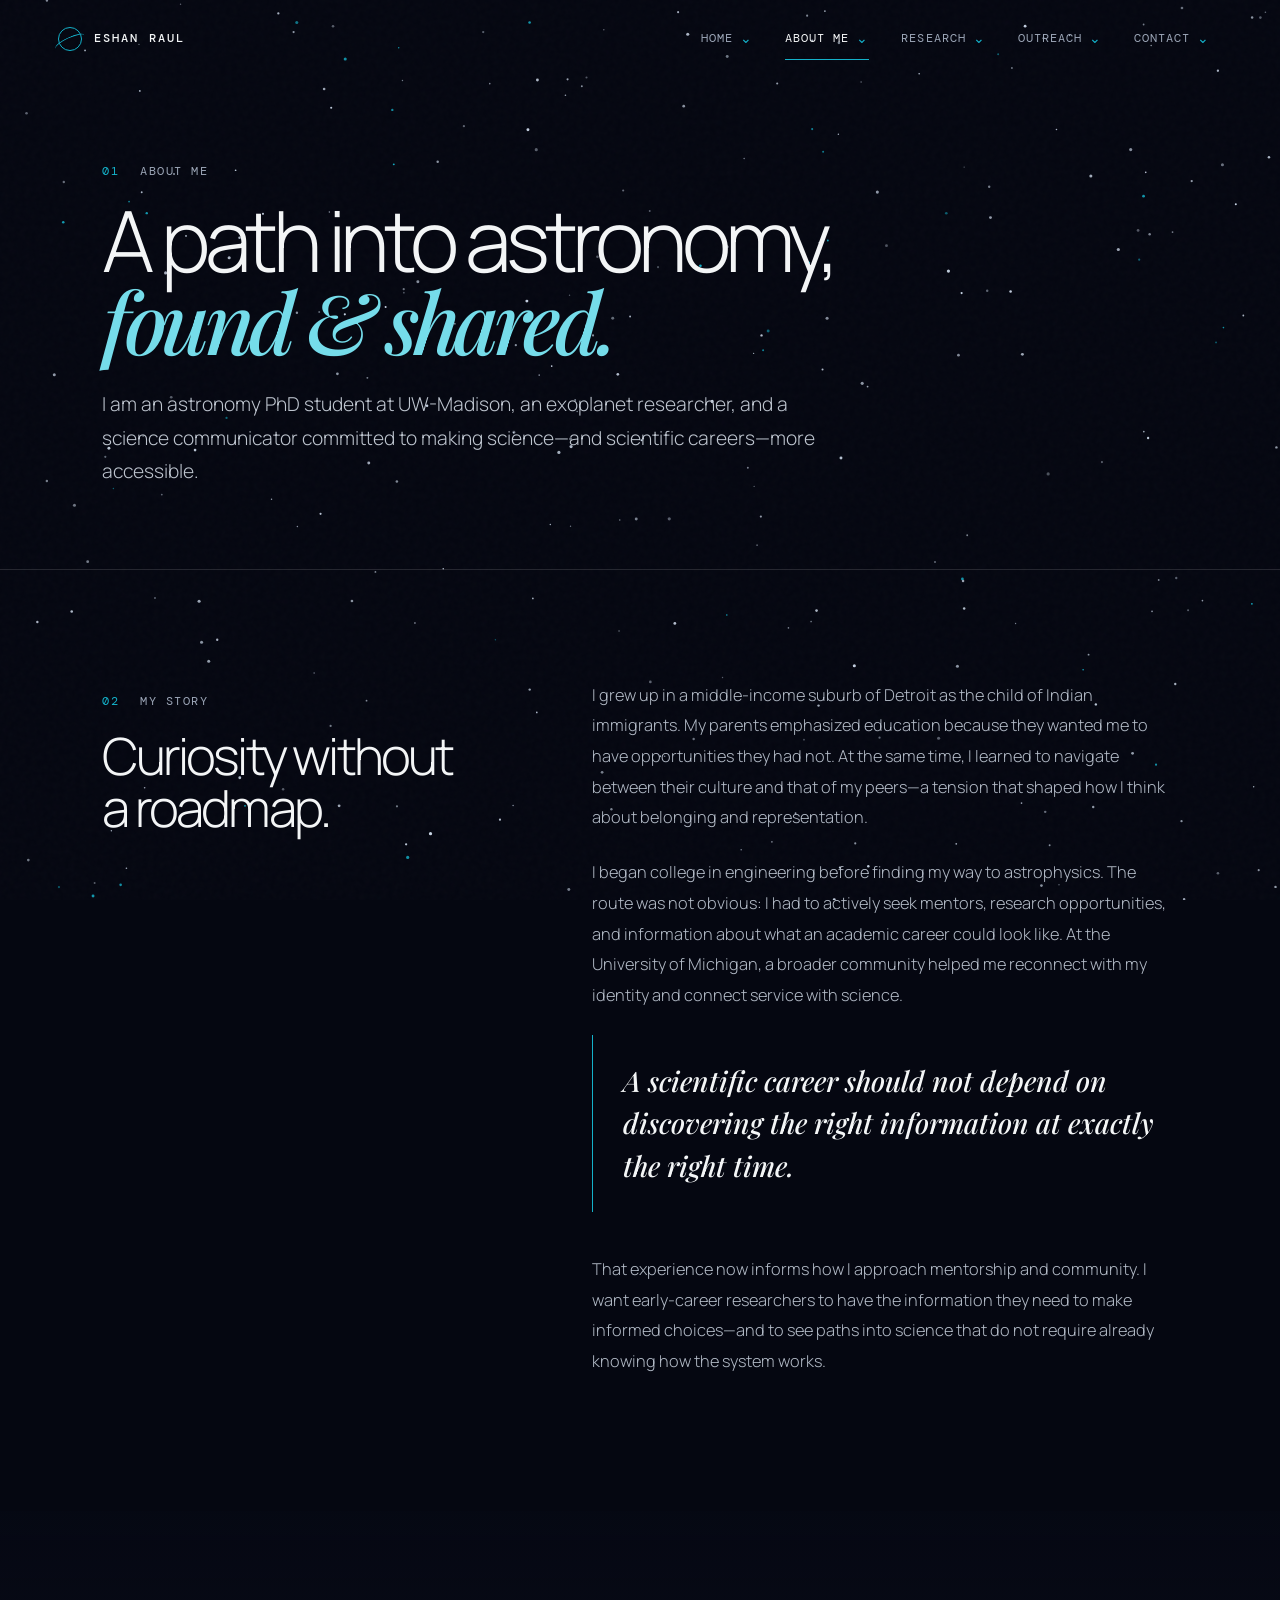
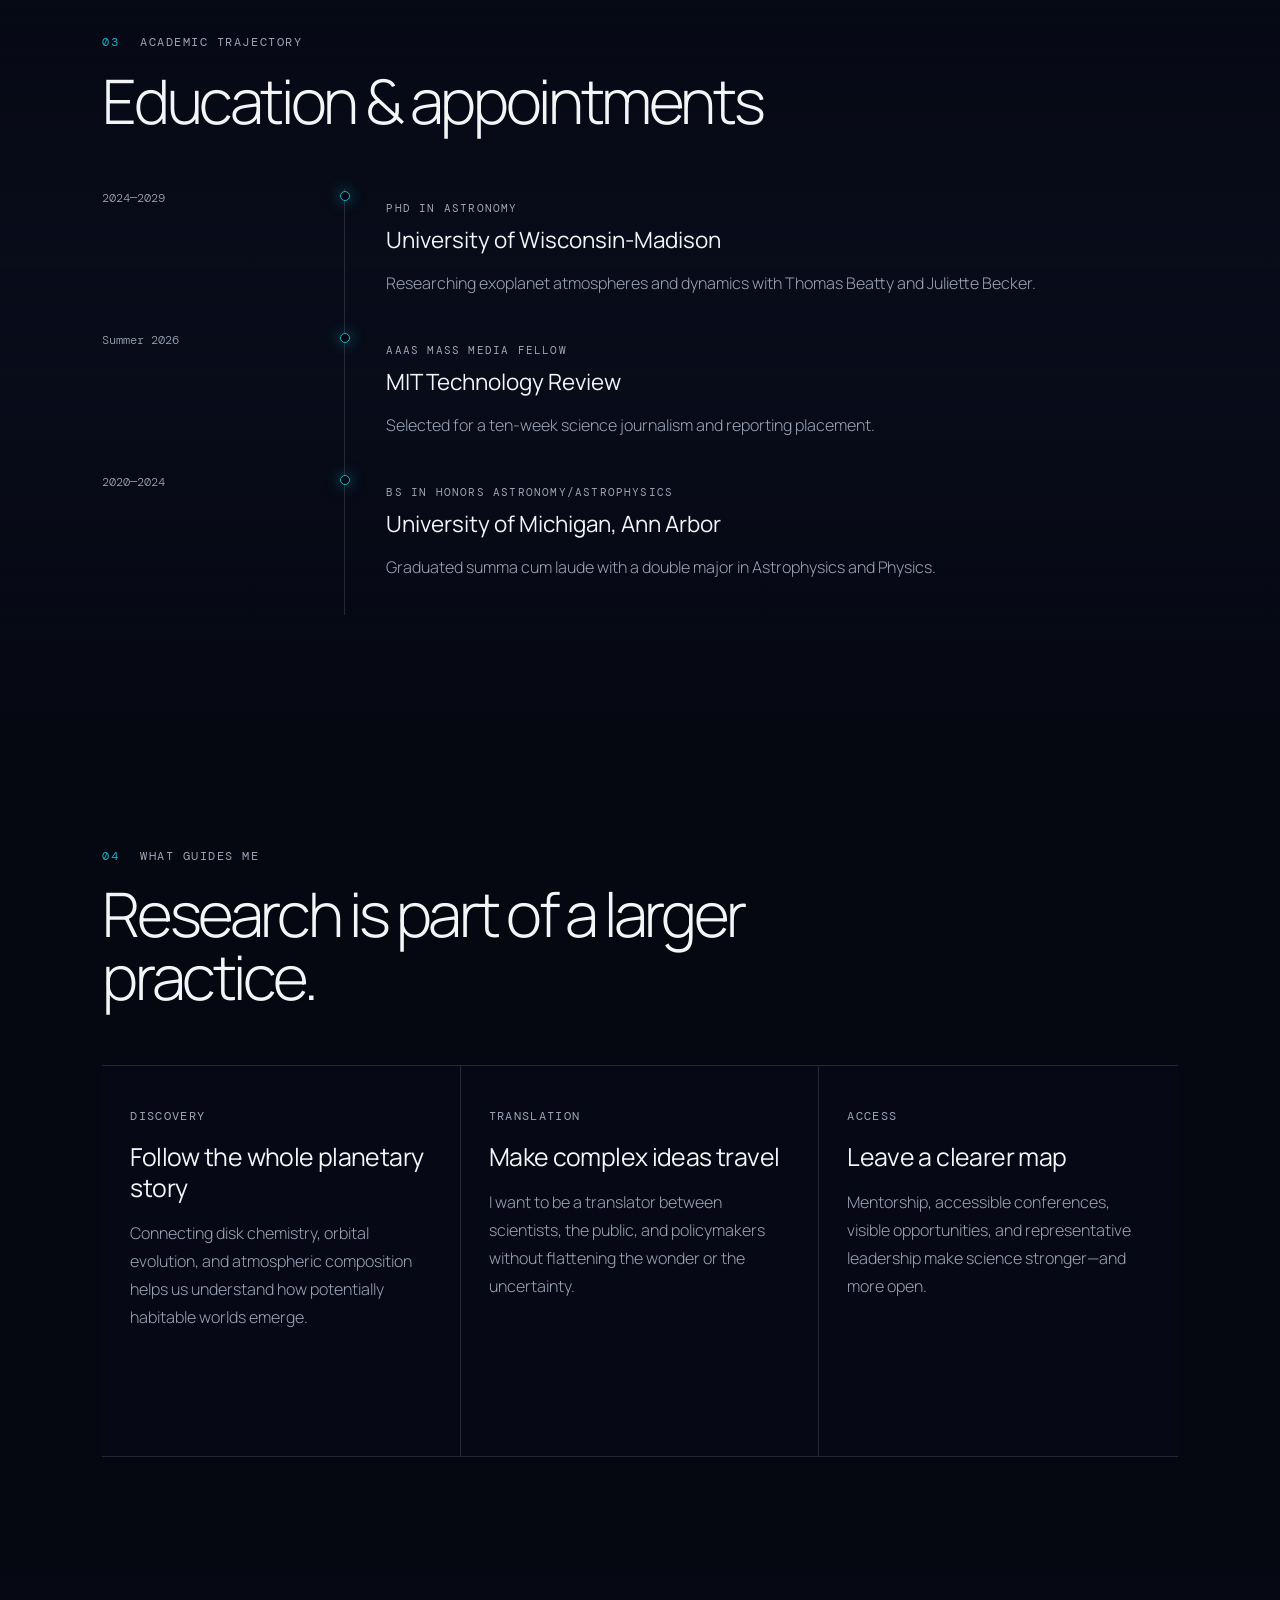
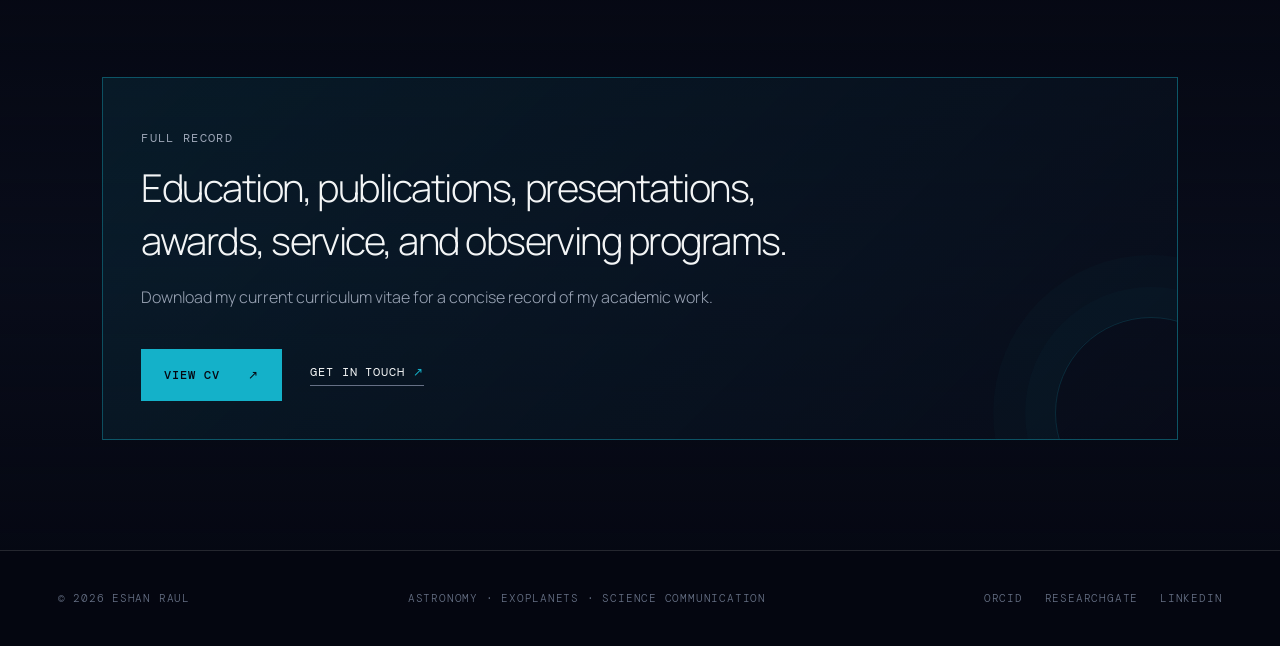
==== about.html @ 91271c4d "Redesign portfolio as multi-page exoplanet site" ====
<!doctype html>
<html lang="en">
<head>
  <meta charset="UTF-8"><meta name="viewport" content="width=device-width, initial-scale=1">
  <meta name="description" content="About Eshan Raul: astronomy PhD student, exoplanet researcher, educator, and science communicator.">
  <meta name="theme-color" content="#050711"><title>About Eshan Raul</title>
  <link rel="icon" type="image/svg+xml" href="data:image/svg+xml,%3Csvg xmlns='http://www.w3.org/2000/svg' viewBox='0 0 64 64'%3E%3Ccircle cx='32' cy='32' r='11' fill='%2314b1c9'/%3E%3Cellipse cx='32' cy='32' rx='27' ry='10' fill='none' stroke='%2375dcea' stroke-width='3' transform='rotate(-20 32 32)'/%3E%3C/svg%3E">
  <link rel="stylesheet" href="styles.css"><script src="script.js" defer></script>
</head>
<body data-page="about"><canvas id="starfield" aria-hidden="true"></canvas><div class="noise" aria-hidden="true"></div><div data-site-header></div>
<main id="main-content">
  <section class="page-hero"><div class="hero-inner reveal"><p class="eyebrow"><span>01</span> About me</p><h1 class="page-title">A path into astronomy,<br><em>found & shared.</em></h1><p class="lede">I am an astronomy PhD student at UW-Madison, an exoplanet researcher, and a science communicator committed to making science—and scientific careers—more accessible.</p></div></section>

  <section class="page-section" id="story"><div class="section-inner split">
    <div class="split-aside reveal"><p class="eyebrow"><span>02</span> My story</p><h2 class="section-title">Curiosity without a roadmap.</h2></div>
    <div class="prose reveal">
      <p>I grew up in a middle-income suburb of Detroit as the child of Indian immigrants. My parents emphasized education because they wanted me to have opportunities they had not. At the same time, I learned to navigate between their culture and that of my peers—a tension that shaped how I think about belonging and representation.</p>
      <p>I began college in engineering before finding my way to astrophysics. The route was not obvious: I had to actively seek mentors, research opportunities, and information about what an academic career could look like. At the University of Michigan, a broader community helped me reconnect with my identity and connect service with science.</p>
      <p class="quote">A scientific career should not depend on discovering the right information at exactly the right time.</p>
      <p>That experience now informs how I approach mentorship and community. I want early-career researchers to have the information they need to make informed choices—and to see paths into science that do not require already knowing how the system works.</p>
    </div>
  </div></section>

  <section class="page-section tint" id="education"><div class="section-inner">
    <div class="section-heading reveal"><p class="eyebrow"><span>03</span> Academic trajectory</p><h2 class="section-title">Education & appointments</h2></div>
    <div class="timeline">
      <article class="timeline-item reveal"><time>2024—2029</time><div class="timeline-dot"></div><div><p class="kicker">PhD in Astronomy</p><h3>University of Wisconsin-Madison</h3><p>Researching exoplanet atmospheres and dynamics with Thomas Beatty and Juliette Becker.</p></div></article>
      <article class="timeline-item reveal"><time>Summer 2026</time><div class="timeline-dot"></div><div><p class="kicker">AAAS Mass Media Fellow</p><h3>MIT Technology Review</h3><p>Selected for a ten-week science journalism and reporting placement.</p></div></article>
      <article class="timeline-item reveal"><time>2020—2024</time><div class="timeline-dot"></div><div><p class="kicker">BS in Honors Astronomy/Astrophysics</p><h3>University of Michigan, Ann Arbor</h3><p>Graduated summa cum laude with a double major in Astrophysics and Physics.</p></div></article>
    </div>
  </div></section>

  <section class="page-section" id="values"><div class="section-inner">
    <div class="section-heading reveal"><p class="eyebrow"><span>04</span> What guides me</p><h2 class="section-title">Research is part of a larger practice.</h2></div>
    <div class="value-grid">
      <article class="value-card reveal"><p class="kicker">Discovery</p><h3>Follow the whole planetary story</h3><p>Connecting disk chemistry, orbital evolution, and atmospheric composition helps us understand how potentially habitable worlds emerge.</p></article>
      <article class="value-card reveal"><p class="kicker">Translation</p><h3>Make complex ideas travel</h3><p>I want to be a translator between scientists, the public, and policymakers without flattening the wonder or the uncertainty.</p></article>
      <article class="value-card reveal"><p class="kicker">Access</p><h3>Leave a clearer map</h3><p>Mentorship, accessible conferences, visible opportunities, and representative leadership make science stronger—and more open.</p></article>
    </div>
  </div></section>

  <section class="page-section tint"><div class="section-inner"><div class="callout reveal">
    <p class="kicker">Full record</p><h3>Education, publications, presentations, awards, service, and observing programs.</h3>
    <p>Download my current curriculum vitae for a concise record of my academic work.</p>
    <div class="button-row"><a class="button button-primary" href="assets/Eshan_Raul_Curriculum_Vitae.pdf" target="_blank">View CV <span>↗</span></a><a class="text-link" href="contact.html">Get in touch <span>↗</span></a></div>
  </div></div></section>
</main><div data-site-footer></div></body></html>
---- styles.css ----
@import url("https://fonts.googleapis.com/css2?family=DM+Mono:wght@300;400;500&family=Manrope:wght@300;400;500;600&family=Playfair+Display:ital,wght@1,500&display=swap");

:root {
  --bg: #050711;
  --bg-deep: #02040b;
  --panel: rgba(9, 13, 27, 0.78);
  --panel-solid: #090d1b;
  --ink: #f3f5f6;
  --muted: #9ba5b6;
  --faint: #667085;
  --line: rgba(255, 255, 255, 0.13);
  --line-bright: rgba(20, 177, 201, 0.4);
  --blue: #14b1c9;
  --blue-light: #75dcea;
  --violet: #8e86ff;
  --orange: #ffad7a;
  --mono: "DM Mono", monospace;
  --sans: "Manrope", sans-serif;
  --serif: "Playfair Display", serif;
}

* { box-sizing: border-box; }
html { scroll-behavior: smooth; background: var(--bg); }
body { margin: 0; min-width: 320px; color: var(--ink); background: transparent; font-family: var(--sans); font-size: 16px; font-weight: 300; overflow-x: hidden; }
a { color: inherit; text-decoration: none; }
button { color: inherit; font: inherit; }
img { max-width: 100%; }
::selection { background: var(--blue); color: var(--bg); }

#starfield { position: fixed; inset: 0; z-index: 0; width: 100%; height: 100%; pointer-events: none; }
.noise { position: fixed; inset: 0; z-index: 1; pointer-events: none; opacity: 0.028; background-image: url("data:image/svg+xml,%3Csvg viewBox='0 0 180 180' xmlns='http://www.w3.org/2000/svg'%3E%3Cfilter id='n'%3E%3CfeTurbulence type='fractalNoise' baseFrequency='.9' numOctaves='4' stitchTiles='stitch'/%3E%3C/filter%3E%3Crect width='100%25' height='100%25' filter='url(%23n)' opacity='.8'/%3E%3C/svg%3E"); }
main, [data-site-footer] { position: relative; z-index: 2; }
.sr-only { position: absolute; width: 1px; height: 1px; padding: 0; margin: -1px; clip: rect(0, 0, 0, 0); white-space: nowrap; overflow: hidden; border: 0; }
.skip-link { position: fixed; z-index: 100; top: -60px; left: 20px; padding: 12px 16px; color: var(--bg); background: var(--blue-light); font: 500 0.8rem/1 var(--mono); transition: top 0.2s; }
.skip-link:focus { top: 12px; }

.site-header { position: fixed; z-index: 20; top: 0; left: 0; right: 0; height: 78px; display: flex; align-items: center; justify-content: space-between; padding: 0 4.5vw; border-bottom: 1px solid transparent; transition: background 0.3s, border-color 0.3s; }
.site-header.scrolled { background: rgba(5, 7, 17, 0.88); backdrop-filter: blur(20px); border-color: var(--line); }
.brand { display: flex; align-items: center; gap: 12px; font: 500 0.76rem/1 var(--mono); letter-spacing: 0.18em; }
.brand-mark { width: 24px; height: 24px; border: 1px solid var(--blue); border-radius: 50%; position: relative; }
.brand-mark::after { content: ""; position: absolute; top: 9px; left: -5px; width: 32px; height: 9px; border-top: 1px solid var(--blue); border-radius: 50%; transform: rotate(-25deg); }
.site-nav { display: flex; align-items: stretch; gap: 8px; height: 100%; }
.nav-group { position: relative; display: flex; align-items: center; }
.nav-trigger { display: flex; align-items: center; gap: 7px; height: 100%; padding: 0 12px; color: var(--muted); background: transparent; border: 0; cursor: pointer; font: 400 0.72rem/1 var(--mono); letter-spacing: 0.09em; text-transform: uppercase; transition: color 0.2s; }
.nav-trigger span { color: var(--blue); font-size: 0.9rem; transition: transform 0.2s; }
.nav-group:hover .nav-trigger, .nav-group:focus-within .nav-trigger, .nav-group.open .nav-trigger, .nav-group.is-current .nav-trigger { color: var(--ink); }
.nav-group.is-current::after { content: ""; position: absolute; right: 12px; bottom: 17px; left: 12px; height: 1px; background: var(--blue); }
.nav-group.open .nav-trigger span { transform: rotate(180deg); }
.dropdown-menu { position: absolute; visibility: hidden; opacity: 0; top: calc(100% - 1px); right: 0; min-width: 238px; padding: 10px; background: rgba(5, 8, 18, 0.97); border: 1px solid var(--line); box-shadow: 0 24px 70px rgba(0, 0, 0, 0.35); transform: translateY(8px); transition: opacity 0.2s, transform 0.2s, visibility 0.2s; }
.nav-group:hover .dropdown-menu, .nav-group:focus-within .dropdown-menu, .nav-group.open .dropdown-menu { visibility: visible; opacity: 1; transform: translateY(0); }
.dropdown-menu a { display: block; padding: 12px 13px; color: var(--muted); font-size: 0.82rem; border-left: 1px solid transparent; transition: color 0.2s, background 0.2s, border-color 0.2s; }
.dropdown-menu a:hover, .dropdown-menu a:focus { color: var(--ink); background: rgba(20, 177, 201, 0.08); border-left-color: var(--blue); }
.menu-toggle { display: none; width: 38px; padding: 9px 3px; background: none; border: 0; cursor: pointer; }
.menu-toggle > span:not(.sr-only) { display: block; height: 1px; margin: 7px 0; background: var(--ink); }

.eyebrow { margin-bottom: 0; color: var(--muted); font: 400 0.74rem/1.6 var(--mono); letter-spacing: 0.13em; text-transform: uppercase; }
.eyebrow span { margin-right: 12px; color: var(--blue); }
.display-title { margin: 18px 0 28px; font-size: clamp(4.4rem, 9vw, 9.4rem); font-weight: 300; line-height: 0.9; letter-spacing: -0.075em; }
.display-title em, .page-title em { color: var(--blue-light); font-family: var(--serif); font-weight: 500; }
.page-title { margin: 18px 0 25px; max-width: 940px; font-size: clamp(3.2rem, 6.6vw, 7.4rem); font-weight: 300; line-height: 0.96; letter-spacing: -0.065em; }
.section-title { margin: 18px 0 24px; font-size: clamp(2.5rem, 4.8vw, 5.2rem); font-weight: 300; line-height: 1.02; letter-spacing: -0.055em; }
.lede { max-width: 720px; color: #bec5cf; font-size: clamp(1.05rem, 1.5vw, 1.28rem); line-height: 1.75; }
.body-copy { max-width: 720px; color: var(--muted); line-height: 1.85; }
.kicker { color: var(--blue); font: 400 0.76rem/1.5 var(--mono); letter-spacing: 0.11em; text-transform: uppercase; }
.button-row { display: flex; flex-wrap: wrap; align-items: center; gap: 28px; margin-top: 38px; }
.button { min-height: 52px; display: inline-flex; align-items: center; justify-content: center; gap: 28px; padding: 0 22px; border: 1px solid var(--blue); font: 500 0.72rem/1 var(--mono); letter-spacing: 0.08em; text-transform: uppercase; transition: color 0.25s, background 0.25s, transform 0.25s; }
.button-primary { color: var(--bg); background: var(--blue); }
.button-primary:hover, .button-primary:focus { color: var(--blue-light); background: transparent; transform: translateY(-2px); }
.button-secondary { color: var(--blue-light); background: rgba(20, 177, 201, 0.04); }
.button-secondary:hover, .button-secondary:focus { background: rgba(20, 177, 201, 0.13); transform: translateY(-2px); }
.text-link { display: inline-flex; gap: 8px; padding-bottom: 6px; border-bottom: 1px solid var(--faint); font: 400 0.75rem/1.2 var(--mono); letter-spacing: 0.08em; text-transform: uppercase; transition: color 0.2s, border-color 0.2s; }
.text-link span { color: var(--blue); }
.text-link:hover, .text-link:focus { color: var(--blue-light); border-color: var(--blue); }

.home-hero { min-height: 100vh; display: grid; grid-template-columns: minmax(0, 1.08fr) minmax(360px, 0.92fr); align-items: center; gap: 4vw; padding: 130px 7vw 80px; }
.hero-copy { position: relative; z-index: 2; }
.identity-line { display: grid; grid-template-columns: minmax(160px, 0.65fr) 1fr; gap: 20px; max-width: 690px; margin: 0; padding: 22px 0; border-block: 1px solid var(--line); }
.identity-line div { display: flex; flex-direction: column; gap: 5px; }
.identity-line dt { color: var(--faint); font: 400 0.7rem/1.5 var(--mono); letter-spacing: 0.11em; text-transform: uppercase; }
.identity-line dd { margin: 0; color: var(--ink); font-size: 1rem; line-height: 1.5; }
.system-shell { position: relative; min-height: 590px; display: grid; place-items: center; }
.stellar-system { position: relative; width: min(43vw, 570px); aspect-ratio: 1; }
.orbit-track { position: absolute; border: 1px solid rgba(117, 220, 234, 0.26); border-radius: 50%; animation: orbit-rotation 34s linear infinite; }
.orbit-track.outer { inset: 3%; animation-duration: 42s; }
.orbit-track.middle { inset: 22%; animation-duration: 29s; animation-direction: reverse; }
.orbit-track.inner { inset: 37%; animation-duration: 18s; }
.world { position: absolute; top: 50%; left: 100%; width: 12px; height: 12px; border-radius: 50%; background: var(--blue-light); box-shadow: 0 0 20px rgba(20, 177, 201, 0.9); transform: translate(-50%, -50%); }
.middle .world { width: 9px; height: 9px; background: var(--violet); box-shadow: 0 0 18px rgba(142, 134, 255, 0.8); }
.inner .world { width: 7px; height: 7px; background: var(--orange); box-shadow: 0 0 16px rgba(255, 173, 122, 0.8); }
.central-star { position: absolute; inset: 45%; border-radius: 50%; background: radial-gradient(circle at 35% 30%, #fff 0, #e5fbff 12%, #75dcea 32%, #126678 68%, #07131c 100%); box-shadow: 0 0 34px rgba(20, 177, 201, 0.45), 0 0 110px rgba(20, 177, 201, 0.16); }
.system-axis, .system-label { position: absolute; color: var(--faint); font: 300 0.66rem/1.4 var(--mono); letter-spacing: 0.08em; }
.system-axis { left: 0; bottom: 10%; }
.system-label { top: 15%; right: 2%; text-align: right; }
.system-label strong { display: block; color: var(--blue-light); font-weight: 400; }
.scroll-cue { position: absolute; bottom: 26px; left: 4.5vw; color: var(--faint); font: 300 0.66rem/1 var(--mono); letter-spacing: 0.13em; text-transform: uppercase; writing-mode: vertical-rl; transform: rotate(180deg); }

.metric-strip { margin: 0 4.5vw; padding: 28px 3vw; display: grid; grid-template-columns: 1fr repeat(3, auto); align-items: center; gap: 5vw; border-block: 1px solid var(--line); background: rgba(5, 7, 17, 0.28); backdrop-filter: blur(5px); }
.signal { display: flex; align-items: center; gap: 20px; color: var(--blue); font: 400 0.72rem/1 var(--mono); letter-spacing: 0.12em; text-transform: uppercase; }
.signal::after { content: ""; width: min(28vw, 420px); height: 26px; background: linear-gradient(90deg, transparent, var(--blue), transparent); clip-path: polygon(0 48%,22% 48%,24% 17%,26% 82%,28% 48%,54% 48%,56% 6%,58% 95%,60% 48%,100% 48%); opacity: 0.6; }
.metric { display: grid; grid-template-columns: auto 1fr; gap: 0 10px; align-items: baseline; }
.metric strong { grid-row: 1 / 3; font: 300 2rem/1 var(--mono); }
.metric span { color: var(--muted); font: 400 0.72rem/1.4 var(--mono); text-transform: uppercase; }
.metric small { color: var(--faint); font-size: 0.68rem; }

.page-hero { min-height: 62vh; display: flex; align-items: flex-end; padding: 150px 8vw 80px; border-bottom: 1px solid var(--line); }
.page-hero .hero-inner { width: min(1180px, 100%); margin: 0 auto; }
.page-hero .lede { margin-bottom: 0; }
.page-hero-grid { display: grid; grid-template-columns: 1fr auto; align-items: end; gap: 40px; }
.page-section { padding: 110px 8vw; }
.page-section.tint { background: linear-gradient(180deg, rgba(9, 13, 27, 0.25), rgba(9, 13, 27, 0.88), rgba(9, 13, 27, 0.25)); }
.section-inner { width: min(1180px, 100%); margin: 0 auto; }
.section-heading { max-width: 760px; margin-bottom: 56px; }
.split { display: grid; grid-template-columns: minmax(0, 0.78fr) minmax(0, 1.22fr); gap: clamp(50px, 9vw, 130px); align-items: start; }
.split-aside { position: sticky; top: 120px; }
.split-aside .section-title { font-size: clamp(2.4rem, 4vw, 4.3rem); }
.prose { color: #b2bac6; font-size: 1.02rem; line-height: 1.88; }
.prose p { margin: 0 0 1.5em; }
.prose strong { color: var(--ink); font-weight: 500; }
.prose a { color: var(--blue-light); border-bottom: 1px solid rgba(20, 177, 201, 0.45); }
.quote { margin: 34px 0; padding: 25px 0 25px 30px; color: var(--ink); border-left: 1px solid var(--blue); font: 500 italic clamp(1.35rem, 2.2vw, 2rem)/1.5 var(--serif); }

.topic-grid, .feature-grid, .value-grid, .contact-grid { display: grid; grid-template-columns: repeat(3, minmax(0, 1fr)); border-block: 1px solid var(--line); }
.topic-card, .feature-card, .value-card, .contact-card { min-height: 390px; padding: 28px; border-right: 1px solid var(--line); background: rgba(8, 12, 25, 0.52); transition: background 0.25s, transform 0.25s; }
.topic-card:last-child, .feature-card:last-child, .value-card:last-child, .contact-card:last-child { border-right: 0; }
.topic-card:hover, .feature-card:hover, .contact-card:hover { background: rgba(20, 177, 201, 0.06); }
.card-index { color: var(--faint); font: 300 0.72rem/1 var(--mono); }
.science-mark { height: 150px; position: relative; display: grid; place-items: center; }
.science-mark.atmosphere span { width: 70px; height: 70px; border-radius: 50%; background: radial-gradient(circle at 35% 30%, #9feaf4 0, #236c80 38%, #07121c 72%); box-shadow: 0 0 0 8px rgba(20, 177, 201, 0.1), 0 0 0 15px rgba(20, 177, 201, 0.045), 0 0 35px rgba(20, 177, 201, 0.3); }
.science-mark.atmosphere::after { content: ""; position: absolute; width: 150px; height: 1px; background: linear-gradient(90deg, transparent, var(--blue-light), transparent); }
.science-mark.dynamics span { width: 120px; height: 58px; border: 1px solid var(--blue); border-radius: 50%; transform: rotate(-18deg); }
.science-mark.dynamics::before { content: ""; position: absolute; width: 12px; height: 12px; border-radius: 50%; background: var(--orange); box-shadow: 0 0 18px var(--orange); transform: translate(52px, -22px); }
.science-mark.dynamics::after { content: ""; position: absolute; width: 24px; height: 24px; border-radius: 50%; background: radial-gradient(circle at 35% 30%, #fff, var(--blue) 38%, #09222c 75%); box-shadow: 0 0 25px rgba(20, 177, 201, 0.5); }
.science-mark.disk span { width: 125px; height: 125px; border-radius: 50%; background: repeating-radial-gradient(ellipse, rgba(142, 134, 255, 0.7) 0 2px, transparent 4px 12px); transform: rotate(-14deg) scaleY(0.42); box-shadow: 0 0 30px rgba(142, 134, 255, 0.18); }
.science-mark.disk::after { content: ""; position: absolute; width: 9px; height: 9px; border-radius: 50%; background: #fff; box-shadow: 0 0 18px 6px var(--violet); }
.topic-card h2, .topic-card h3, .feature-card h3, .value-card h3, .contact-card h2 { margin: 14px 0 16px; font-size: 1.55rem; font-weight: 400; line-height: 1.25; letter-spacing: -0.025em; }
.topic-card p, .feature-card p, .value-card p, .contact-card p { color: var(--muted); line-height: 1.75; }
.topic-card .text-link { margin-top: 16px; }

.mode-panel { display: flex; flex-direction: column; align-items: flex-end; gap: 10px; }
.mode-panel > span { color: var(--faint); font: 400 0.68rem/1 var(--mono); letter-spacing: 0.1em; text-transform: uppercase; }
.mode-toggle { display: inline-flex; padding: 4px; border: 1px solid var(--line); background: rgba(5, 7, 17, 0.74); }
.mode-toggle button { min-height: 40px; padding: 0 15px; color: var(--muted); background: transparent; border: 0; cursor: pointer; font: 400 0.72rem/1 var(--mono); text-transform: uppercase; letter-spacing: 0.06em; }
.mode-toggle button.active { color: var(--bg); background: var(--blue-light); }
[data-mode-copy="scientific"] { display: none; }
html[data-research-mode="scientific"] [data-mode-copy="simple"] { display: none; }
html[data-research-mode="scientific"] [data-mode-copy="scientific"] { display: block; }
.topic-detail { display: grid; grid-template-columns: minmax(280px, 0.72fr) minmax(0, 1.28fr); gap: 7vw; }
.topic-sidebar { position: sticky; top: 110px; }
.fact-list { margin: 32px 0 0; padding: 0; list-style: none; border-top: 1px solid var(--line); }
.fact-list li { padding: 14px 0; color: var(--muted); border-bottom: 1px solid var(--line); font-size: 0.9rem; line-height: 1.55; }
.fact-list strong { display: block; margin-bottom: 3px; color: var(--blue-light); font: 400 0.7rem/1.4 var(--mono); text-transform: uppercase; letter-spacing: 0.08em; }
.topic-body h2 { margin: 0 0 20px; font-size: clamp(2rem, 3.5vw, 3.6rem); font-weight: 300; letter-spacing: -0.045em; }
.topic-body h3 { margin: 52px 0 17px; font-size: 1.45rem; font-weight: 400; }
.topic-body p { color: #b2bac6; line-height: 1.88; }
.method-list { display: grid; grid-template-columns: repeat(2, 1fr); gap: 12px; margin-top: 28px; }
.method-list div { padding: 18px; border: 1px solid var(--line); background: rgba(9, 13, 27, 0.52); }
.method-list strong { display: block; color: var(--ink); font-weight: 500; }
.method-list span { display: block; margin-top: 5px; color: var(--muted); font-size: 0.86rem; line-height: 1.5; }

.timeline { position: relative; }
.timeline::before { content: ""; position: absolute; top: 0; bottom: 0; left: 242px; width: 1px; background: var(--line); }
.timeline-item { display: grid; grid-template-columns: 200px 84px 1fr; min-height: 142px; }
.timeline-item time { color: var(--muted); font: 300 0.76rem/1.5 var(--mono); }
.timeline-dot { position: relative; }
.timeline-dot::before { content: ""; position: absolute; top: 2px; left: 38px; width: 8px; height: 8px; border: 1px solid var(--blue); border-radius: 50%; background: var(--bg); box-shadow: 0 0 14px rgba(20, 177, 201, 0.6); }
.timeline-item .kicker { margin-bottom: 7px; font-size: 0.68rem; }
.timeline-item h3 { margin: 0 0 7px; font-size: 1.4rem; font-weight: 400; }
.timeline-item p { color: var(--muted); line-height: 1.6; }

.publication-list { border-top: 1px solid var(--line); }
.publication { display: grid; grid-template-columns: 130px 1fr 32px; gap: 28px; align-items: center; padding: 28px 14px; border-bottom: 1px solid var(--line); transition: padding 0.25s, background 0.25s; }
.publication:hover { padding-left: 22px; background: rgba(20, 177, 201, 0.045); }
.pub-meta { color: var(--blue); font: 400 0.72rem/1.5 var(--mono); text-transform: uppercase; }
.publication h3 { margin: 0 0 8px; font-size: clamp(1.08rem, 1.8vw, 1.45rem); font-weight: 300; line-height: 1.45; }
.publication p { margin: 0; color: var(--muted); font-size: 0.86rem; line-height: 1.55; }
.pub-arrow { color: var(--blue); font-size: 1.2rem; }

.callout { position: relative; padding: 38px; border: 1px solid var(--line-bright); background: linear-gradient(135deg, rgba(20, 177, 201, 0.1), rgba(9, 13, 27, 0.72)); overflow: hidden; }
.callout::after { content: ""; position: absolute; right: -70px; bottom: -70px; width: 190px; height: 190px; border: 1px solid rgba(20, 177, 201, 0.18); border-radius: 50%; box-shadow: 0 0 0 30px rgba(20, 177, 201, 0.025), 0 0 0 62px rgba(20, 177, 201, 0.018); }
.callout h3 { position: relative; z-index: 1; margin: 10px 0 14px; max-width: 720px; font-size: clamp(1.8rem, 3vw, 3rem); font-weight: 300; letter-spacing: -0.04em; }
.callout p { position: relative; z-index: 1; max-width: 720px; color: var(--muted); line-height: 1.75; }

.contact-page .contact-grid { grid-template-columns: repeat(3, 1fr); }
.contact-card { min-height: 320px; display: flex; flex-direction: column; }
.contact-card .text-link { align-self: flex-start; margin-top: auto; }
.primary-email { display: inline-block; margin-top: 20px; color: var(--blue-light); font-size: clamp(1.35rem, 3vw, 2.5rem); font-weight: 300; border-bottom: 1px solid var(--line-bright); }
.social-row { display: flex; flex-wrap: wrap; gap: 14px; margin-top: 28px; }
.social-row a { padding: 12px 14px; color: var(--muted); border: 1px solid var(--line); font: 400 0.74rem/1 var(--mono); text-transform: uppercase; transition: color 0.2s, border-color 0.2s; }
.social-row a:hover { color: var(--blue-light); border-color: var(--blue); }

.site-footer { min-height: 96px; display: flex; align-items: center; justify-content: space-between; gap: 24px; padding: 25px 4.5vw; color: var(--faint); border-top: 1px solid var(--line); background: rgba(5, 7, 17, 0.45); font: 300 0.7rem/1.5 var(--mono); letter-spacing: 0.07em; text-transform: uppercase; }
.site-footer p { margin: 0; }
.footer-links { display: flex; gap: 22px; }
.footer-links a:hover, .footer-links a:focus { color: var(--blue-light); }

.reveal { opacity: 0; transform: translateY(24px); transition: opacity 0.75s ease, transform 0.75s cubic-bezier(0.2, 0.8, 0.2, 1); }
.reveal.visible { opacity: 1; transform: translateY(0); }
@keyframes orbit-rotation { to { transform: rotate(360deg); } }

@media (max-width: 1080px) {
  .home-hero { grid-template-columns: 1fr 0.75fr; }
  .metric-strip { grid-template-columns: repeat(3, 1fr); }
  .signal { grid-column: 1 / -1; }
  .signal::after { width: 60vw; }
  .topic-grid, .feature-grid, .value-grid { grid-template-columns: 1fr; }
  .topic-card, .feature-card, .value-card { min-height: 0; border-right: 0; border-bottom: 1px solid var(--line); }
  .topic-card:last-child, .feature-card:last-child, .value-card:last-child { border-bottom: 0; }
}

@media (max-width: 980px) {
  .site-header { height: 68px; padding: 0 6vw; }
  .menu-toggle { display: block; }
  .site-nav { position: absolute; top: 68px; left: 0; right: 0; height: auto; max-height: calc(100vh - 68px); display: none; padding: 14px 6vw 24px; overflow-y: auto; background: rgba(5, 7, 17, 0.98); border-bottom: 1px solid var(--line); }
  .site-nav.open { display: block; }
  .nav-group { display: block; border-bottom: 1px solid var(--line); }
  .nav-group.is-current::after { display: none; }
  .nav-trigger { width: 100%; height: 52px; justify-content: space-between; padding: 0; color: var(--ink); }
  .dropdown-menu { position: static; display: none; visibility: visible; opacity: 1; min-width: 0; padding: 0 0 12px 12px; background: transparent; border: 0; box-shadow: none; transform: none; }
  .nav-group:hover .dropdown-menu { display: none; }
  .nav-group.open .dropdown-menu, .nav-group:focus-within .dropdown-menu { display: block; }
  .dropdown-menu a { padding: 10px 12px; }
  .home-hero { min-height: 900px; grid-template-columns: 1fr; align-content: start; padding-top: 120px; }
  .system-shell { min-height: 390px; }
  .stellar-system { width: min(62vw, 450px); }
  .scroll-cue { display: none; }
  .split, .topic-detail { grid-template-columns: 1fr; }
  .split-aside, .topic-sidebar { position: static; }
  .page-hero-grid { grid-template-columns: 1fr; }
  .mode-panel { align-items: flex-start; }
  .contact-page .contact-grid { grid-template-columns: 1fr; }
  .contact-card { min-height: 250px; border-right: 0; border-bottom: 1px solid var(--line); }
}

@media (max-width: 680px) {
  body { font-size: 15px; }
  .display-title { font-size: clamp(4rem, 21vw, 6.6rem); }
  .page-title { font-size: clamp(3rem, 15vw, 5rem); }
  .home-hero { min-height: 840px; padding: 112px 6vw 50px; }
  .identity-line { grid-template-columns: 1fr; gap: 13px; }
  .identity-line div + div { padding-top: 12px; border-top: 1px solid var(--line); }
  .system-shell { min-height: 330px; }
  .stellar-system { width: min(86vw, 360px); }
  .system-axis { bottom: 3%; }
  .metric-strip { margin: 0 6vw; grid-template-columns: 1fr 1fr; gap: 28px 18px; }
  .metric:last-child { grid-column: 1 / -1; }
  .signal::after { flex: 1; }
  .page-hero { min-height: 58vh; padding: 130px 6vw 60px; }
  .page-section { padding: 82px 6vw; }
  .section-heading { margin-bottom: 42px; }
  .topic-card, .feature-card, .value-card, .contact-card { padding: 24px 18px; }
  .science-mark { height: 125px; }
  .mode-toggle { width: 100%; }
  .mode-toggle button { flex: 1; padding-inline: 8px; }
  .method-list { grid-template-columns: 1fr; }
  .timeline::before { left: 5px; }
  .timeline-item { grid-template-columns: 24px 1fr; min-height: 0; padding-bottom: 48px; }
  .timeline-item time { grid-column: 2; margin-bottom: 12px; }
  .timeline-dot { grid-row: 1 / 3; grid-column: 1; }
  .timeline-dot::before { left: 1px; }
  .publication { grid-template-columns: 1fr 24px; gap: 10px; padding-inline: 4px; }
  .pub-meta { grid-column: 1 / -1; }
  .callout { padding: 28px 22px; }
  .site-footer { align-items: flex-start; flex-direction: column; padding: 30px 6vw; }
}

@media (prefers-reduced-motion: reduce) {
  html { scroll-behavior: auto; }
  *, *::before, *::after { animation-duration: 0.01ms !important; animation-iteration-count: 1 !important; transition-duration: 0.01ms !important; }
  .reveal { opacity: 1; transform: none; }
}
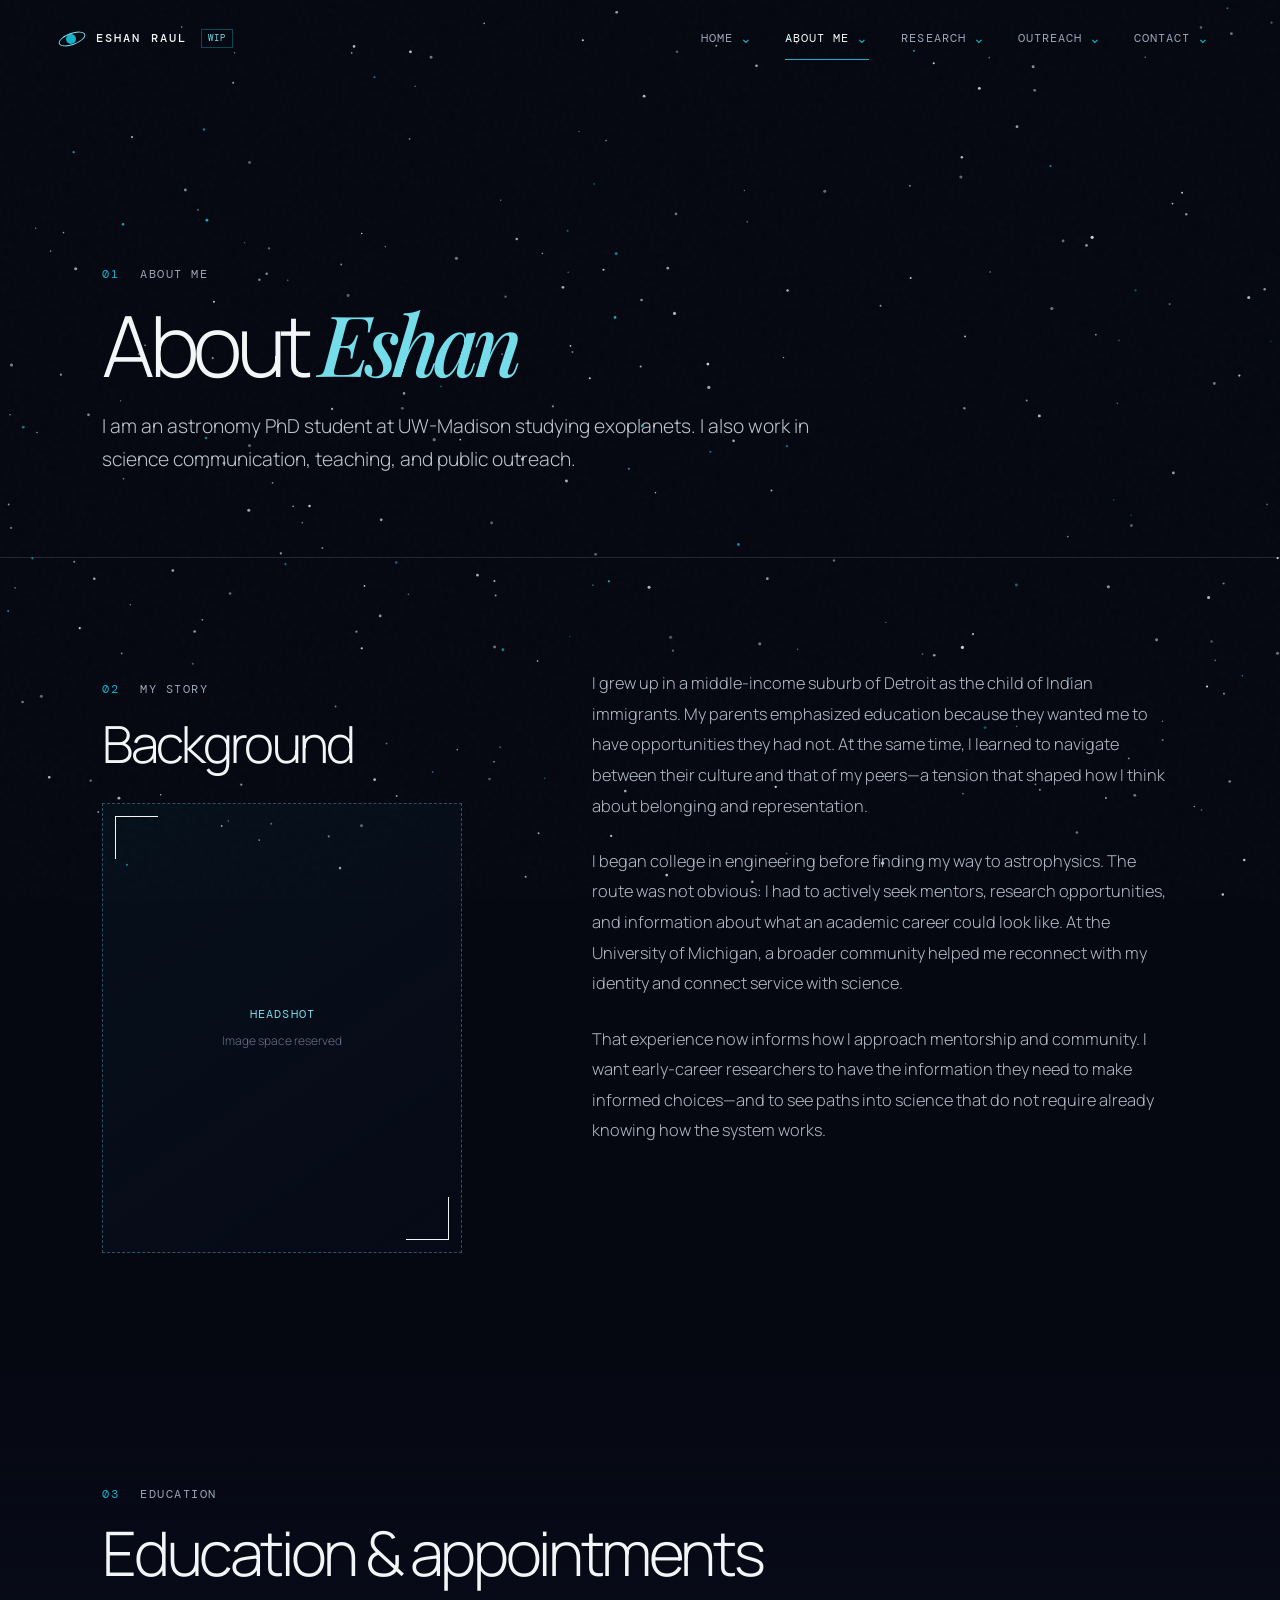
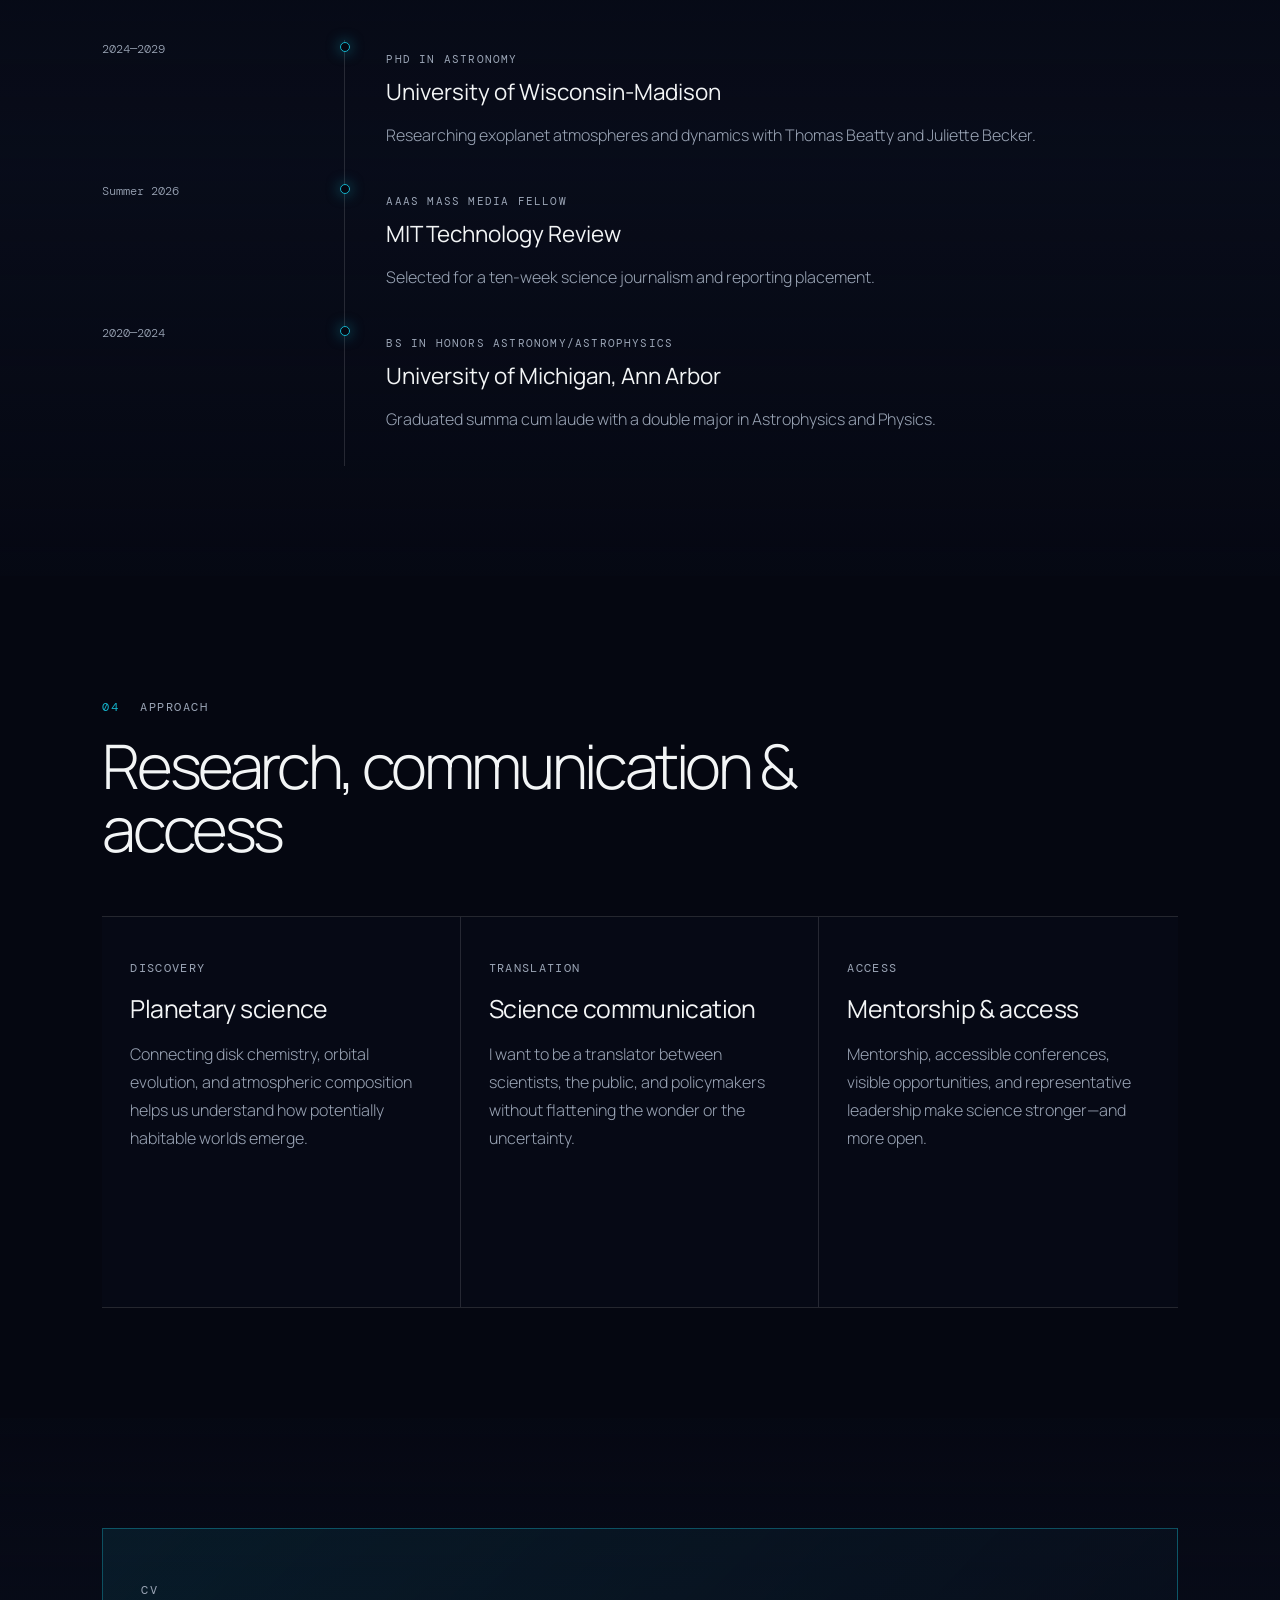
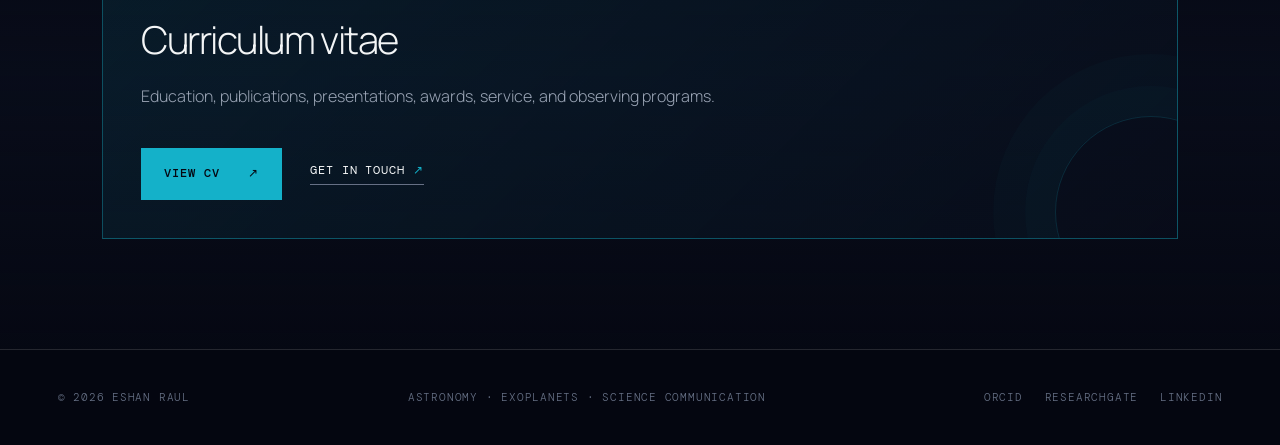
==== commit 88b06e24: "Refine portfolio copy and research visuals" ====
--- a/about.html
+++ b/about.html
@@ -9,20 +9,19 @@
 </head>
 <body data-page="about"><canvas id="starfield" aria-hidden="true"></canvas><div class="noise" aria-hidden="true"></div><div data-site-header></div>
 <main id="main-content">
-  <section class="page-hero"><div class="hero-inner reveal"><p class="eyebrow"><span>01</span> About me</p><h1 class="page-title">A path into astronomy,<br><em>found & shared.</em></h1><p class="lede">I am an astronomy PhD student at UW-Madison, an exoplanet researcher, and a science communicator committed to making science—and scientific careers—more accessible.</p></div></section>
+  <section class="page-hero"><div class="hero-inner reveal"><p class="eyebrow"><span>01</span> About me</p><h1 class="page-title">About <em>Eshan</em></h1><p class="lede">I am an astronomy PhD student at UW-Madison studying exoplanets. I also work in science communication, teaching, and public outreach.</p></div></section>
 
   <section class="page-section" id="story"><div class="section-inner split">
-    <div class="split-aside reveal"><p class="eyebrow"><span>02</span> My story</p><h2 class="section-title">Curiosity without a roadmap.</h2></div>
+    <div class="split-aside reveal"><p class="eyebrow"><span>02</span> My story</p><h2 class="section-title">Background</h2><!-- Replace this placeholder with a headshot. --><figure class="media-slot portrait-slot"><div class="media-placeholder" role="img" aria-label="Reserved space for a headshot"><span>Headshot</span><small>Image space reserved</small></div></figure></div>
     <div class="prose reveal">
       <p>I grew up in a middle-income suburb of Detroit as the child of Indian immigrants. My parents emphasized education because they wanted me to have opportunities they had not. At the same time, I learned to navigate between their culture and that of my peers—a tension that shaped how I think about belonging and representation.</p>
       <p>I began college in engineering before finding my way to astrophysics. The route was not obvious: I had to actively seek mentors, research opportunities, and information about what an academic career could look like. At the University of Michigan, a broader community helped me reconnect with my identity and connect service with science.</p>
-      <p class="quote">A scientific career should not depend on discovering the right information at exactly the right time.</p>
       <p>That experience now informs how I approach mentorship and community. I want early-career researchers to have the information they need to make informed choices—and to see paths into science that do not require already knowing how the system works.</p>
     </div>
   </div></section>
 
   <section class="page-section tint" id="education"><div class="section-inner">
-    <div class="section-heading reveal"><p class="eyebrow"><span>03</span> Academic trajectory</p><h2 class="section-title">Education & appointments</h2></div>
+    <div class="section-heading reveal"><p class="eyebrow"><span>03</span> Education</p><h2 class="section-title">Education & appointments</h2></div>
     <div class="timeline">
       <article class="timeline-item reveal"><time>2024—2029</time><div class="timeline-dot"></div><div><p class="kicker">PhD in Astronomy</p><h3>University of Wisconsin-Madison</h3><p>Researching exoplanet atmospheres and dynamics with Thomas Beatty and Juliette Becker.</p></div></article>
       <article class="timeline-item reveal"><time>Summer 2026</time><div class="timeline-dot"></div><div><p class="kicker">AAAS Mass Media Fellow</p><h3>MIT Technology Review</h3><p>Selected for a ten-week science journalism and reporting placement.</p></div></article>
@@ -31,17 +30,17 @@
   </div></section>
 
   <section class="page-section" id="values"><div class="section-inner">
-    <div class="section-heading reveal"><p class="eyebrow"><span>04</span> What guides me</p><h2 class="section-title">Research is part of a larger practice.</h2></div>
+    <div class="section-heading reveal"><p class="eyebrow"><span>04</span> Approach</p><h2 class="section-title">Research, communication & access</h2></div>
     <div class="value-grid">
-      <article class="value-card reveal"><p class="kicker">Discovery</p><h3>Follow the whole planetary story</h3><p>Connecting disk chemistry, orbital evolution, and atmospheric composition helps us understand how potentially habitable worlds emerge.</p></article>
-      <article class="value-card reveal"><p class="kicker">Translation</p><h3>Make complex ideas travel</h3><p>I want to be a translator between scientists, the public, and policymakers without flattening the wonder or the uncertainty.</p></article>
-      <article class="value-card reveal"><p class="kicker">Access</p><h3>Leave a clearer map</h3><p>Mentorship, accessible conferences, visible opportunities, and representative leadership make science stronger—and more open.</p></article>
+      <article class="value-card reveal"><p class="kicker">Discovery</p><h3>Planetary science</h3><p>Connecting disk chemistry, orbital evolution, and atmospheric composition helps us understand how potentially habitable worlds emerge.</p></article>
+      <article class="value-card reveal"><p class="kicker">Translation</p><h3>Science communication</h3><p>I want to be a translator between scientists, the public, and policymakers without flattening the wonder or the uncertainty.</p></article>
+      <article class="value-card reveal"><p class="kicker">Access</p><h3>Mentorship & access</h3><p>Mentorship, accessible conferences, visible opportunities, and representative leadership make science stronger—and more open.</p></article>
     </div>
   </div></section>
 
   <section class="page-section tint"><div class="section-inner"><div class="callout reveal">
-    <p class="kicker">Full record</p><h3>Education, publications, presentations, awards, service, and observing programs.</h3>
-    <p>Download my current curriculum vitae for a concise record of my academic work.</p>
+    <p class="kicker">CV</p><h3>Curriculum vitae</h3>
+    <p>Education, publications, presentations, awards, service, and observing programs.</p>
     <div class="button-row"><a class="button button-primary" href="assets/Eshan_Raul_Curriculum_Vitae.pdf" target="_blank">View CV <span>↗</span></a><a class="text-link" href="contact.html">Get in touch <span>↗</span></a></div>
   </div></div></section>
 </main><div data-site-footer></div></body></html>
--- a/styles.css
+++ b/styles.css
@@ -37,8 +37,10 @@
 .site-header { position: fixed; z-index: 20; top: 0; left: 0; right: 0; height: 78px; display: flex; align-items: center; justify-content: space-between; padding: 0 4.5vw; border-bottom: 1px solid transparent; transition: background 0.3s, border-color 0.3s; }
 .site-header.scrolled { background: rgba(5, 7, 17, 0.88); backdrop-filter: blur(20px); border-color: var(--line); }
 .brand { display: flex; align-items: center; gap: 12px; font: 500 0.76rem/1 var(--mono); letter-spacing: 0.18em; }
-.brand-mark { width: 24px; height: 24px; border: 1px solid var(--blue); border-radius: 50%; position: relative; }
-.brand-mark::after { content: ""; position: absolute; top: 9px; left: -5px; width: 32px; height: 9px; border-top: 1px solid var(--blue); border-radius: 50%; transform: rotate(-25deg); }
+.brand-mark { width: 26px; height: 26px; position: relative; flex: 0 0 auto; }
+.brand-mark::before { content: ""; position: absolute; top: 8px; left: 8px; width: 10px; height: 10px; border-radius: 50%; background: var(--blue); }
+.brand-mark::after { content: ""; position: absolute; top: 7px; left: 0; width: 26px; height: 10px; border: 1.4px solid var(--blue-light); border-radius: 50%; transform: rotate(-20deg); }
+.site-status { margin-left: 2px; padding: 4px 6px; color: var(--blue-light); border: 1px solid rgba(20, 177, 201, 0.38); font: 400 0.59rem/1 var(--mono); letter-spacing: 0.08em; }
 .site-nav { display: flex; align-items: stretch; gap: 8px; height: 100%; }
 .nav-group { position: relative; display: flex; align-items: center; }
 .nav-trigger { display: flex; align-items: center; gap: 7px; height: 100%; padding: 0 12px; color: var(--muted); background: transparent; border: 0; cursor: pointer; font: 400 0.72rem/1 var(--mono); letter-spacing: 0.09em; text-transform: uppercase; transition: color 0.2s; }
@@ -125,13 +127,15 @@
 .topic-card:hover, .feature-card:hover, .contact-card:hover { background: rgba(20, 177, 201, 0.06); }
 .card-index { color: var(--faint); font: 300 0.72rem/1 var(--mono); }
 .science-mark { height: 150px; position: relative; display: grid; place-items: center; }
-.science-mark.atmosphere span { width: 70px; height: 70px; border-radius: 50%; background: radial-gradient(circle at 35% 30%, #9feaf4 0, #236c80 38%, #07121c 72%); box-shadow: 0 0 0 8px rgba(20, 177, 201, 0.1), 0 0 0 15px rgba(20, 177, 201, 0.045), 0 0 35px rgba(20, 177, 201, 0.3); }
-.science-mark.atmosphere::after { content: ""; position: absolute; width: 150px; height: 1px; background: linear-gradient(90deg, transparent, var(--blue-light), transparent); }
+.science-mark.atmosphere span { position: relative; z-index: 2; width: 72px; height: 72px; overflow: hidden; border: 1px solid rgba(181, 241, 250, 0.8); border-radius: 50%; background: linear-gradient(155deg, #082531 0 20%, #1685a5 21% 43%, #c6f5fb 44% 47%, #0b5a76 48% 68%, #14b1c9 69% 100%); box-shadow: 0 0 0 7px rgba(20, 177, 201, 0.1), 0 0 0 14px rgba(20, 177, 201, 0.04), 0 0 34px rgba(20, 177, 201, 0.5); }
+.science-mark.atmosphere span::after { content: ""; position: absolute; top: 23px; right: -9px; left: -9px; height: 10px; border-block: 2px solid rgba(225, 250, 253, 0.72); border-radius: 50%; transform: rotate(-12deg); }
+.science-mark.atmosphere::before { content: ""; position: absolute; z-index: 1; width: 94px; height: 94px; border: 1px solid var(--blue-light); border-left-color: transparent; border-radius: 50%; transform: rotate(28deg); opacity: 0.68; }
+.science-mark.atmosphere::after { content: ""; position: absolute; z-index: 0; width: 150px; height: 1px; background: linear-gradient(90deg, transparent, var(--blue-light), transparent); }
 .science-mark.dynamics span { width: 120px; height: 58px; border: 1px solid var(--blue); border-radius: 50%; transform: rotate(-18deg); }
-.science-mark.dynamics::before { content: ""; position: absolute; width: 12px; height: 12px; border-radius: 50%; background: var(--orange); box-shadow: 0 0 18px var(--orange); transform: translate(52px, -22px); }
-.science-mark.dynamics::after { content: ""; position: absolute; width: 24px; height: 24px; border-radius: 50%; background: radial-gradient(circle at 35% 30%, #fff, var(--blue) 38%, #09222c 75%); box-shadow: 0 0 25px rgba(20, 177, 201, 0.5); }
-.science-mark.disk span { width: 125px; height: 125px; border-radius: 50%; background: repeating-radial-gradient(ellipse, rgba(142, 134, 255, 0.7) 0 2px, transparent 4px 12px); transform: rotate(-14deg) scaleY(0.42); box-shadow: 0 0 30px rgba(142, 134, 255, 0.18); }
-.science-mark.disk::after { content: ""; position: absolute; width: 9px; height: 9px; border-radius: 50%; background: #fff; box-shadow: 0 0 18px 6px var(--violet); }
+.science-mark.dynamics::before { content: ""; position: absolute; width: 11px; height: 11px; border-radius: 50%; background: var(--blue-light); box-shadow: 0 0 18px rgba(20, 177, 201, 0.9); transform: translate(52px, -22px); }
+.science-mark.dynamics::after { content: ""; position: absolute; width: 22px; height: 22px; border-radius: 50%; background: #ff6e55; box-shadow: 0 0 9px 2px rgba(255, 226, 199, 0.72), 0 0 28px 8px rgba(255, 78, 62, 0.5), 0 0 58px rgba(255, 78, 62, 0.35); }
+.science-mark.disk span { width: 125px; height: 125px; border-radius: 50%; background: repeating-radial-gradient(ellipse, rgba(246, 153, 63, 0.78) 0 2px, transparent 4px 12px); transform: rotate(-14deg) scaleY(0.42); box-shadow: 0 0 30px rgba(236, 92, 47, 0.24); }
+.science-mark.disk::after { content: ""; position: absolute; width: 9px; height: 9px; border-radius: 50%; background: #fff4d6; box-shadow: 0 0 18px 6px rgba(255, 118, 54, 0.78); }
 .topic-card h2, .topic-card h3, .feature-card h3, .value-card h3, .contact-card h2 { margin: 14px 0 16px; font-size: 1.55rem; font-weight: 400; line-height: 1.25; letter-spacing: -0.025em; }
 .topic-card p, .feature-card p, .value-card p, .contact-card p { color: var(--muted); line-height: 1.75; }
 .topic-card .text-link { margin-top: 16px; }
@@ -179,6 +183,24 @@
 .callout::after { content: ""; position: absolute; right: -70px; bottom: -70px; width: 190px; height: 190px; border: 1px solid rgba(20, 177, 201, 0.18); border-radius: 50%; box-shadow: 0 0 0 30px rgba(20, 177, 201, 0.025), 0 0 0 62px rgba(20, 177, 201, 0.018); }
 .callout h3 { position: relative; z-index: 1; margin: 10px 0 14px; max-width: 720px; font-size: clamp(1.8rem, 3vw, 3rem); font-weight: 300; letter-spacing: -0.04em; }
 .callout p { position: relative; z-index: 1; max-width: 720px; color: var(--muted); line-height: 1.75; }
+
+.media-slot { position: relative; min-height: 220px; margin: 0; display: grid; place-items: center; overflow: hidden; border: 1px dashed rgba(117, 220, 234, 0.34); background: linear-gradient(145deg, rgba(20, 177, 201, 0.055), rgba(9, 13, 27, 0.54)); }
+.media-slot::before, .media-slot::after { content: ""; position: absolute; width: 42px; height: 42px; border-color: rgba(20, 177, 201, 0.34); }
+.media-slot::before { top: 12px; left: 12px; border-top: 1px solid; border-left: 1px solid; }
+.media-slot::after { right: 12px; bottom: 12px; border-right: 1px solid; border-bottom: 1px solid; }
+.media-slot img { width: 100%; height: 100%; object-fit: cover; }
+.media-slot.plot img { object-fit: contain; background: #fff; }
+.media-placeholder { padding: 28px; text-align: center; }
+.media-placeholder span { display: block; color: var(--blue-light); font: 400 0.72rem/1.4 var(--mono); letter-spacing: 0.1em; text-transform: uppercase; }
+.media-placeholder small { display: block; margin-top: 8px; color: var(--faint); font-size: 0.75rem; }
+.portrait-slot { max-width: 360px; margin-top: 34px; aspect-ratio: 4 / 5; }
+.research-media-grid { display: grid; grid-template-columns: minmax(0, 1.35fr) minmax(180px, 0.65fr); gap: 14px; margin: 42px 0 8px; }
+.research-media-grid .media-slot:first-child { aspect-ratio: 16 / 10; }
+.research-media-grid .media-slot:last-child { aspect-ratio: 1; }
+.outreach-media-grid { display: grid; grid-template-columns: 1.25fr 1fr 1fr; gap: 14px; margin-top: 46px; }
+.outreach-media-grid .media-slot { aspect-ratio: 4 / 3; }
+.role-list { position: relative; z-index: 1; display: flex; flex-wrap: wrap; gap: 10px; margin-top: 26px; }
+.role-list span { padding: 10px 12px; color: var(--muted); border: 1px solid var(--line); font-size: 0.82rem; }
 
 .contact-page .contact-grid { grid-template-columns: repeat(3, 1fr); }
 .contact-card { min-height: 320px; display: flex; flex-direction: column; }
@@ -268,3 +290,9 @@
   *, *::before, *::after { animation-duration: 0.01ms !important; animation-iteration-count: 1 !important; transition-duration: 0.01ms !important; }
   .reveal { opacity: 1; transform: none; }
 }
+
+@media (max-width: 760px) {
+  .research-media-grid, .outreach-media-grid { grid-template-columns: 1fr; }
+  .research-media-grid .media-slot:first-child, .research-media-grid .media-slot:last-child, .outreach-media-grid .media-slot { aspect-ratio: 16 / 10; }
+  .site-status { font-size: 0.54rem; }
+}
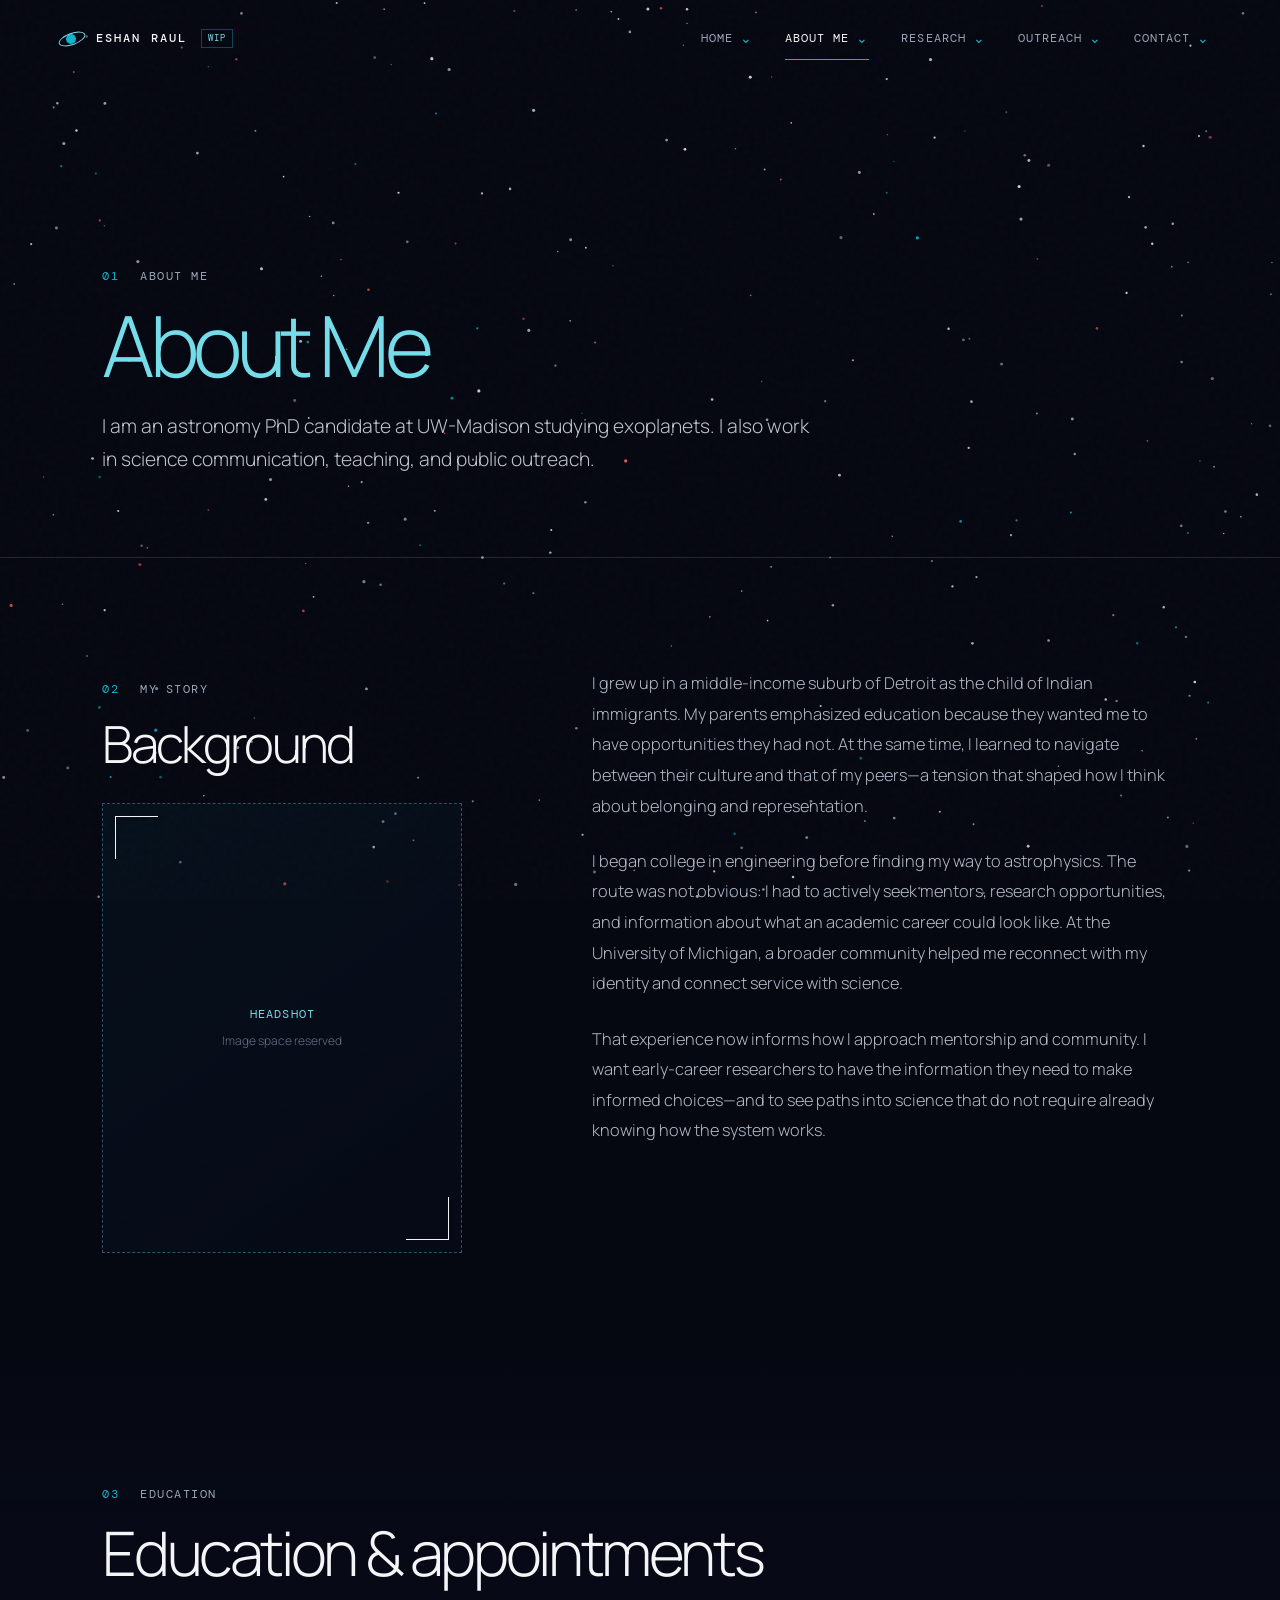
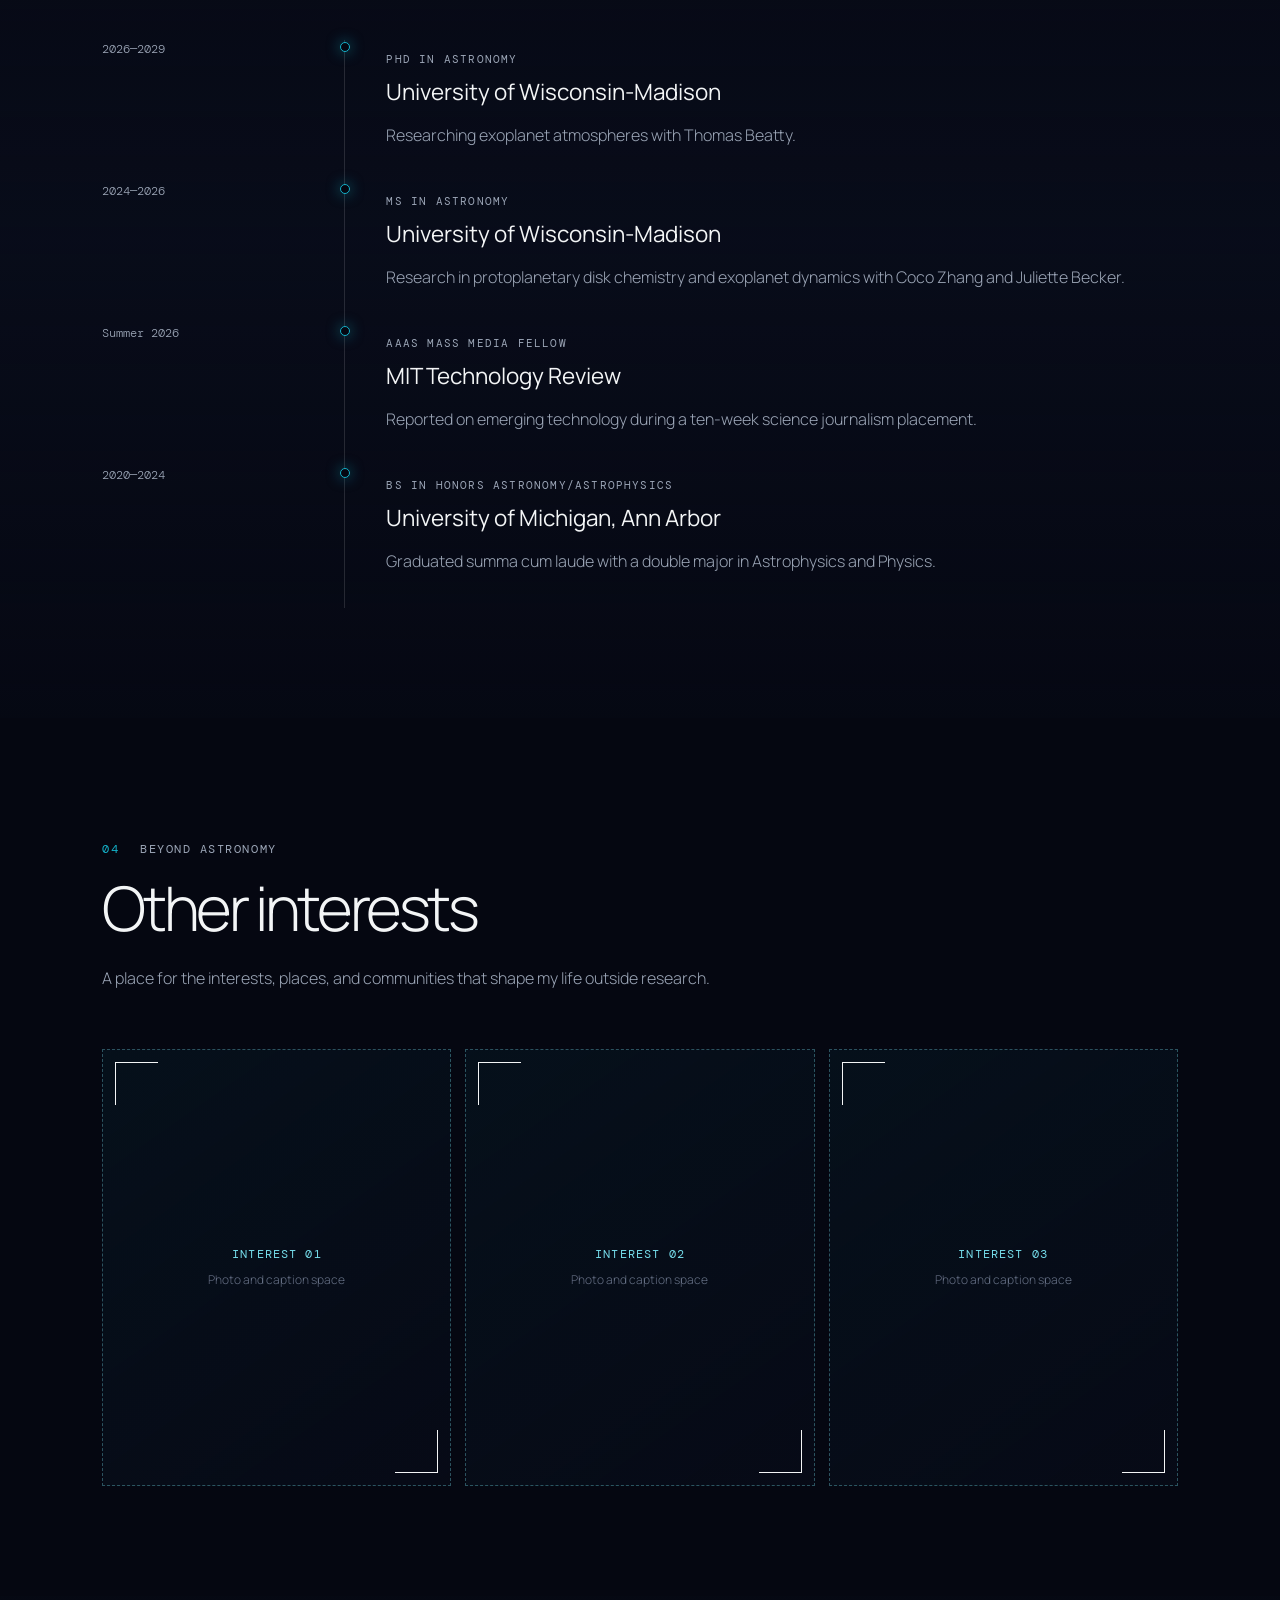
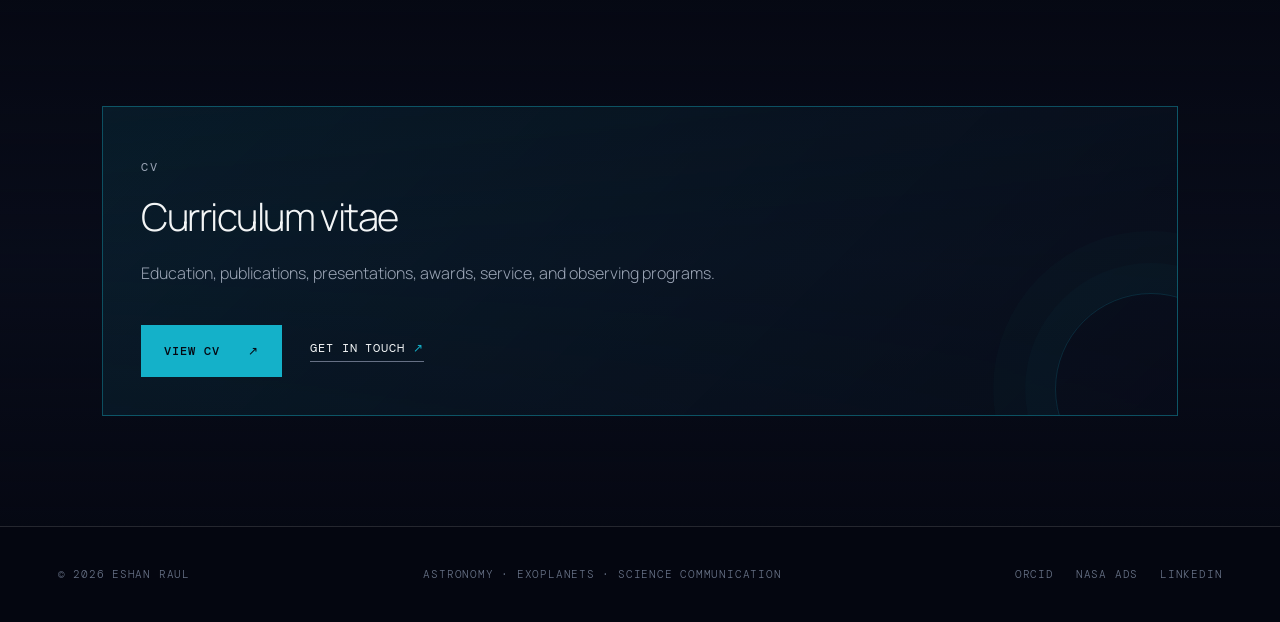
==== commit 70c3f4f3: "Expand portfolio content and refine space visuals" ====
--- a/about.html
+++ b/about.html
@@ -2,14 +2,14 @@
 <html lang="en">
 <head>
   <meta charset="UTF-8"><meta name="viewport" content="width=device-width, initial-scale=1">
-  <meta name="description" content="About Eshan Raul: astronomy PhD student, exoplanet researcher, educator, and science communicator.">
+  <meta name="description" content="About Eshan Raul: astronomy PhD candidate, exoplanet researcher, educator, and science communicator.">
   <meta name="theme-color" content="#050711"><title>About Eshan Raul</title>
   <link rel="icon" type="image/svg+xml" href="data:image/svg+xml,%3Csvg xmlns='http://www.w3.org/2000/svg' viewBox='0 0 64 64'%3E%3Ccircle cx='32' cy='32' r='11' fill='%2314b1c9'/%3E%3Cellipse cx='32' cy='32' rx='27' ry='10' fill='none' stroke='%2375dcea' stroke-width='3' transform='rotate(-20 32 32)'/%3E%3C/svg%3E">
   <link rel="stylesheet" href="styles.css"><script src="script.js" defer></script>
 </head>
 <body data-page="about"><canvas id="starfield" aria-hidden="true"></canvas><div class="noise" aria-hidden="true"></div><div data-site-header></div>
 <main id="main-content">
-  <section class="page-hero"><div class="hero-inner reveal"><p class="eyebrow"><span>01</span> About me</p><h1 class="page-title">About <em>Eshan</em></h1><p class="lede">I am an astronomy PhD student at UW-Madison studying exoplanets. I also work in science communication, teaching, and public outreach.</p></div></section>
+  <section class="page-hero"><div class="hero-inner reveal"><p class="eyebrow"><span>01</span> About me</p><h1 class="page-title main-title">About Me</h1><p class="lede">I am an astronomy PhD candidate at UW-Madison studying exoplanets. I also work in science communication, teaching, and public outreach.</p></div></section>
 
   <section class="page-section" id="story"><div class="section-inner split">
     <div class="split-aside reveal"><p class="eyebrow"><span>02</span> My story</p><h2 class="section-title">Background</h2><!-- Replace this placeholder with a headshot. --><figure class="media-slot portrait-slot"><div class="media-placeholder" role="img" aria-label="Reserved space for a headshot"><span>Headshot</span><small>Image space reserved</small></div></figure></div>
@@ -23,18 +23,20 @@
   <section class="page-section tint" id="education"><div class="section-inner">
     <div class="section-heading reveal"><p class="eyebrow"><span>03</span> Education</p><h2 class="section-title">Education & appointments</h2></div>
     <div class="timeline">
-      <article class="timeline-item reveal"><time>2024—2029</time><div class="timeline-dot"></div><div><p class="kicker">PhD in Astronomy</p><h3>University of Wisconsin-Madison</h3><p>Researching exoplanet atmospheres and dynamics with Thomas Beatty and Juliette Becker.</p></div></article>
-      <article class="timeline-item reveal"><time>Summer 2026</time><div class="timeline-dot"></div><div><p class="kicker">AAAS Mass Media Fellow</p><h3>MIT Technology Review</h3><p>Selected for a ten-week science journalism and reporting placement.</p></div></article>
+      <article class="timeline-item reveal"><time>2026—2029</time><div class="timeline-dot"></div><div><p class="kicker">PhD in Astronomy</p><h3>University of Wisconsin-Madison</h3><p>Researching exoplanet atmospheres with Thomas Beatty.</p></div></article>
+      <article class="timeline-item reveal"><time>2024—2026</time><div class="timeline-dot"></div><div><p class="kicker">MS in Astronomy</p><h3>University of Wisconsin-Madison</h3><p>Research in protoplanetary disk chemistry and exoplanet dynamics with Coco Zhang and Juliette Becker.</p></div></article>
+      <article class="timeline-item reveal"><time>Summer 2026</time><div class="timeline-dot"></div><div><p class="kicker">AAAS Mass Media Fellow</p><h3>MIT Technology Review</h3><p>Reported on emerging technology during a ten-week science journalism placement.</p></div></article>
       <article class="timeline-item reveal"><time>2020—2024</time><div class="timeline-dot"></div><div><p class="kicker">BS in Honors Astronomy/Astrophysics</p><h3>University of Michigan, Ann Arbor</h3><p>Graduated summa cum laude with a double major in Astrophysics and Physics.</p></div></article>
     </div>
   </div></section>
 
-  <section class="page-section" id="values"><div class="section-inner">
-    <div class="section-heading reveal"><p class="eyebrow"><span>04</span> Approach</p><h2 class="section-title">Research, communication & access</h2></div>
-    <div class="value-grid">
-      <article class="value-card reveal"><p class="kicker">Discovery</p><h3>Planetary science</h3><p>Connecting disk chemistry, orbital evolution, and atmospheric composition helps us understand how potentially habitable worlds emerge.</p></article>
-      <article class="value-card reveal"><p class="kicker">Translation</p><h3>Science communication</h3><p>I want to be a translator between scientists, the public, and policymakers without flattening the wonder or the uncertainty.</p></article>
-      <article class="value-card reveal"><p class="kicker">Access</p><h3>Mentorship & access</h3><p>Mentorship, accessible conferences, visible opportunities, and representative leadership make science stronger—and more open.</p></article>
+  <section class="page-section" id="interests"><div class="section-inner">
+    <div class="section-heading reveal"><p class="eyebrow"><span>04</span> Beyond astronomy</p><h2 class="section-title">Other interests</h2><p class="body-copy">A place for the interests, places, and communities that shape my life outside research.</p></div>
+    <!-- Replace these placeholders with personal photographs, then add a short caption for each interest. -->
+    <div class="interest-grid">
+      <figure class="media-slot interest-photo reveal"><div class="media-placeholder" role="img" aria-label="Reserved space for a personal interests photo"><span>Interest 01</span><small>Photo and caption space</small></div></figure>
+      <figure class="media-slot interest-photo reveal"><div class="media-placeholder" role="img" aria-label="Reserved space for a personal interests photo"><span>Interest 02</span><small>Photo and caption space</small></div></figure>
+      <figure class="media-slot interest-photo reveal"><div class="media-placeholder" role="img" aria-label="Reserved space for a personal interests photo"><span>Interest 03</span><small>Photo and caption space</small></div></figure>
     </div>
   </div></section>
 
--- a/styles.css
+++ b/styles.css
@@ -20,7 +20,7 @@
 }
 
 * { box-sizing: border-box; }
-html { scroll-behavior: smooth; background: var(--bg); }
+html { scroll-behavior: smooth; overflow-x: hidden; background: var(--bg); }
 body { margin: 0; min-width: 320px; color: var(--ink); background: transparent; font-family: var(--sans); font-size: 16px; font-weight: 300; overflow-x: hidden; }
 a { color: inherit; text-decoration: none; }
 button { color: inherit; font: inherit; }
@@ -60,6 +60,7 @@
 .display-title { margin: 18px 0 28px; font-size: clamp(4.4rem, 9vw, 9.4rem); font-weight: 300; line-height: 0.9; letter-spacing: -0.075em; }
 .display-title em, .page-title em { color: var(--blue-light); font-family: var(--serif); font-weight: 500; }
 .page-title { margin: 18px 0 25px; max-width: 940px; font-size: clamp(3.2rem, 6.6vw, 7.4rem); font-weight: 300; line-height: 0.96; letter-spacing: -0.065em; }
+.page-title.main-title { color: var(--blue-light); font-family: var(--sans); font-style: normal; }
 .section-title { margin: 18px 0 24px; font-size: clamp(2.5rem, 4.8vw, 5.2rem); font-weight: 300; line-height: 1.02; letter-spacing: -0.055em; }
 .lede { max-width: 720px; color: #bec5cf; font-size: clamp(1.05rem, 1.5vw, 1.28rem); line-height: 1.75; }
 .body-copy { max-width: 720px; color: var(--muted); line-height: 1.85; }
@@ -83,13 +84,16 @@
 .system-shell { position: relative; min-height: 590px; display: grid; place-items: center; }
 .stellar-system { position: relative; width: min(43vw, 570px); aspect-ratio: 1; }
 .orbit-track { position: absolute; border: 1px solid rgba(117, 220, 234, 0.26); border-radius: 50%; animation: orbit-rotation 34s linear infinite; }
-.orbit-track.outer { inset: 3%; animation-duration: 42s; }
-.orbit-track.middle { inset: 22%; animation-duration: 29s; animation-direction: reverse; }
-.orbit-track.inner { inset: 37%; animation-duration: 18s; }
+.orbit-track.outer { inset: 3%; animation-duration: 42s; animation-direction: normal; }
+.orbit-track.middle { inset: 22%; animation-duration: 29s; animation-direction: normal; }
+.orbit-track.inner { inset: 37%; animation-duration: 18s; animation-direction: reverse; }
 .world { position: absolute; top: 50%; left: 100%; width: 12px; height: 12px; border-radius: 50%; background: var(--blue-light); box-shadow: 0 0 20px rgba(20, 177, 201, 0.9); transform: translate(-50%, -50%); }
-.middle .world { width: 9px; height: 9px; background: var(--violet); box-shadow: 0 0 18px rgba(142, 134, 255, 0.8); }
+.outer .world { background: var(--violet); box-shadow: 0 0 20px rgba(142, 134, 255, 0.78); }
+.middle .world { width: 9px; height: 9px; background: #78d96a; box-shadow: 0 0 13px rgba(120, 217, 106, 0.48); }
 .inner .world { width: 7px; height: 7px; background: var(--orange); box-shadow: 0 0 16px rgba(255, 173, 122, 0.8); }
-.central-star { position: absolute; inset: 45%; border-radius: 50%; background: radial-gradient(circle at 35% 30%, #fff 0, #e5fbff 12%, #75dcea 32%, #126678 68%, #07131c 100%); box-shadow: 0 0 34px rgba(20, 177, 201, 0.45), 0 0 110px rgba(20, 177, 201, 0.16); }
+.central-star { position: absolute; inset: 43.5%; border: 1px solid rgba(213, 250, 253, 0.72); border-radius: 50%; background-color: #14b1c9; background-image: radial-gradient(circle at 24% 24%, rgba(244, 255, 255, 0.96) 0 3%, transparent 5%), radial-gradient(circle at 68% 27%, rgba(185, 245, 250, 0.86) 0 5%, transparent 8%), radial-gradient(circle at 39% 70%, rgba(4, 83, 99, 0.48) 0 7%, transparent 11%), radial-gradient(circle at 73% 72%, rgba(219, 252, 254, 0.7) 0 4%, transparent 7%), linear-gradient(#14b1c9, #14b1c9); box-shadow: 0 0 24px 5px rgba(117, 220, 234, 0.42), 0 0 70px 18px rgba(20, 177, 201, 0.16); }
+.central-star::before { content: ""; position: absolute; inset: -15%; border: 1px solid rgba(117, 220, 234, 0.3); border-radius: 50%; box-shadow: 0 0 16px rgba(117, 220, 234, 0.24); }
+.central-star::after { content: ""; position: absolute; inset: 12%; border: 1px dotted rgba(228, 253, 255, 0.5); border-radius: 50%; transform: rotate(-24deg); opacity: 0.7; }
 .system-axis, .system-label { position: absolute; color: var(--faint); font: 300 0.66rem/1.4 var(--mono); letter-spacing: 0.08em; }
 .system-axis { left: 0; bottom: 10%; }
 .system-label { top: 15%; right: 2%; text-align: right; }
@@ -127,15 +131,17 @@
 .topic-card:hover, .feature-card:hover, .contact-card:hover { background: rgba(20, 177, 201, 0.06); }
 .card-index { color: var(--faint); font: 300 0.72rem/1 var(--mono); }
 .science-mark { height: 150px; position: relative; display: grid; place-items: center; }
-.science-mark.atmosphere span { position: relative; z-index: 2; width: 72px; height: 72px; overflow: hidden; border: 1px solid rgba(181, 241, 250, 0.8); border-radius: 50%; background: linear-gradient(155deg, #082531 0 20%, #1685a5 21% 43%, #c6f5fb 44% 47%, #0b5a76 48% 68%, #14b1c9 69% 100%); box-shadow: 0 0 0 7px rgba(20, 177, 201, 0.1), 0 0 0 14px rgba(20, 177, 201, 0.04), 0 0 34px rgba(20, 177, 201, 0.5); }
-.science-mark.atmosphere span::after { content: ""; position: absolute; top: 23px; right: -9px; left: -9px; height: 10px; border-block: 2px solid rgba(225, 250, 253, 0.72); border-radius: 50%; transform: rotate(-12deg); }
+.science-mark.atmosphere span { position: relative; z-index: 2; width: 72px; height: 72px; overflow: hidden; border: 1px solid rgba(181, 241, 250, 0.8); border-radius: 50%; background: radial-gradient(circle at 28% 24%, rgba(229, 253, 255, 0.88) 0, rgba(111, 221, 235, 0.42) 16%, transparent 34%), radial-gradient(ellipse at 72% 76%, rgba(2, 23, 36, 0.82) 0, transparent 52%), linear-gradient(148deg, #062436 0%, #0b6688 30%, #20b4cf 56%, #0b6c8c 73%, #041824 100%); box-shadow: 0 0 0 7px rgba(20, 177, 201, 0.1), 0 0 0 14px rgba(20, 177, 201, 0.04), 0 0 34px rgba(20, 177, 201, 0.5); }
+.science-mark.atmosphere span::after { content: ""; position: absolute; inset: 13px -14px 8px; border-radius: 50%; background: radial-gradient(ellipse at center, transparent 40%, rgba(219, 250, 253, 0.42) 51%, rgba(20, 177, 201, 0.14) 58%, transparent 68%); filter: blur(2px); transform: rotate(-12deg); }
 .science-mark.atmosphere::before { content: ""; position: absolute; z-index: 1; width: 94px; height: 94px; border: 1px solid var(--blue-light); border-left-color: transparent; border-radius: 50%; transform: rotate(28deg); opacity: 0.68; }
 .science-mark.atmosphere::after { content: ""; position: absolute; z-index: 0; width: 150px; height: 1px; background: linear-gradient(90deg, transparent, var(--blue-light), transparent); }
-.science-mark.dynamics span { width: 120px; height: 58px; border: 1px solid var(--blue); border-radius: 50%; transform: rotate(-18deg); }
+.science-mark.dynamics span { position: relative; width: 120px; height: 58px; border: 1px solid var(--blue); border-radius: 50%; transform: rotate(-18deg); }
+.science-mark.dynamics span::before { content: ""; position: absolute; top: 50%; left: -13px; width: 144px; border-top: 1px dashed rgba(255, 118, 95, 0.68); transform: rotate(18deg); transform-origin: center; }
+.science-mark.dynamics span::after { content: ""; position: absolute; top: 13px; left: 47px; width: 24px; height: 24px; border-top: 1px dashed rgba(117, 220, 234, 0.78); border-right: 1px dashed rgba(117, 220, 234, 0.78); border-radius: 0 100% 0 0; transform: rotate(10deg); }
 .science-mark.dynamics::before { content: ""; position: absolute; width: 11px; height: 11px; border-radius: 50%; background: var(--blue-light); box-shadow: 0 0 18px rgba(20, 177, 201, 0.9); transform: translate(52px, -22px); }
 .science-mark.dynamics::after { content: ""; position: absolute; width: 22px; height: 22px; border-radius: 50%; background: #ff6e55; box-shadow: 0 0 9px 2px rgba(255, 226, 199, 0.72), 0 0 28px 8px rgba(255, 78, 62, 0.5), 0 0 58px rgba(255, 78, 62, 0.35); }
-.science-mark.disk span { width: 125px; height: 125px; border-radius: 50%; background: repeating-radial-gradient(ellipse, rgba(246, 153, 63, 0.78) 0 2px, transparent 4px 12px); transform: rotate(-14deg) scaleY(0.42); box-shadow: 0 0 30px rgba(236, 92, 47, 0.24); }
-.science-mark.disk::after { content: ""; position: absolute; width: 9px; height: 9px; border-radius: 50%; background: #fff4d6; box-shadow: 0 0 18px 6px rgba(255, 118, 54, 0.78); }
+.science-mark.disk span { width: 125px; height: 125px; border-radius: 50%; background: radial-gradient(ellipse at center, transparent 0 8%, rgba(255, 196, 138, 0.94) 9% 11%, transparent 12% 19%, rgba(240, 94, 48, 0.9) 20% 26%, transparent 27% 35%, rgba(197, 45, 39, 0.9) 36% 39%, transparent 40% 49%, rgba(239, 79, 43, 0.8) 50% 58%, transparent 59% 67%, rgba(169, 37, 38, 0.74) 68% 72%, transparent 73% 100%); transform: rotate(-14deg) scaleY(0.42); box-shadow: 0 0 30px rgba(205, 53, 39, 0.3); }
+.science-mark.disk::after { content: ""; position: absolute; width: 9px; height: 9px; border-radius: 50%; background: #ffe2bd; box-shadow: 0 0 18px 6px rgba(239, 79, 43, 0.76); }
 .topic-card h2, .topic-card h3, .feature-card h3, .value-card h3, .contact-card h2 { margin: 14px 0 16px; font-size: 1.55rem; font-weight: 400; line-height: 1.25; letter-spacing: -0.025em; }
 .topic-card p, .feature-card p, .value-card p, .contact-card p { color: var(--muted); line-height: 1.75; }
 .topic-card .text-link { margin-top: 16px; }
@@ -199,6 +205,21 @@
 .research-media-grid .media-slot:last-child { aspect-ratio: 1; }
 .outreach-media-grid { display: grid; grid-template-columns: 1.25fr 1fr 1fr; gap: 14px; margin-top: 46px; }
 .outreach-media-grid .media-slot { aspect-ratio: 4 / 3; }
+.section-photo-grid { display: grid; grid-template-columns: minmax(0, 1.45fr) minmax(220px, 0.55fr); gap: 14px; margin-top: 54px; }
+.section-photo-grid.three-up { grid-template-columns: repeat(3, minmax(0, 1fr)); }
+.section-photo-grid.compact { position: relative; z-index: 1; width: 100%; max-width: 860px; min-width: 0; margin-top: 30px; }
+.section-photo-grid.compact .media-slot { width: 100%; min-width: 0; }
+.section-photo-grid .media-slot { aspect-ratio: 4 / 3; }
+.section-photo-grid .media-slot.wide { aspect-ratio: 16 / 9; }
+.interest-grid { display: grid; grid-template-columns: repeat(3, minmax(0, 1fr)); gap: 14px; }
+.interest-photo { aspect-ratio: 4 / 5; }
+.subsection-divider { display: flex; align-items: center; gap: clamp(18px, 4vw, 44px); margin: 82px 0 34px; color: var(--blue-light); font: 400 clamp(1rem, 1.5vw, 1.28rem)/1 var(--mono); letter-spacing: 0.1em; text-transform: uppercase; }
+.subsection-divider::before, .subsection-divider::after { content: ""; flex: 1; height: 1px; background: linear-gradient(90deg, transparent, var(--line-bright)); }
+.subsection-divider::after { background: linear-gradient(90deg, var(--line-bright), transparent); }
+.testimonial-grid { display: grid; grid-template-columns: repeat(2, minmax(0, 1fr)); gap: 14px; }
+.testimonial-placeholder { min-height: 180px; margin: 0; padding: 30px; display: flex; flex-direction: column; justify-content: space-between; border: 1px dashed rgba(117, 220, 234, 0.3); background: rgba(9, 13, 27, 0.42); }
+.testimonial-placeholder p { margin: 0; color: var(--muted); font-size: 1.1rem; line-height: 1.65; }
+.testimonial-placeholder cite { margin-top: 28px; color: var(--faint); font: normal 400 0.68rem/1.4 var(--mono); letter-spacing: 0.08em; text-transform: uppercase; }
 .role-list { position: relative; z-index: 1; display: flex; flex-wrap: wrap; gap: 10px; margin-top: 26px; }
 .role-list span { padding: 10px 12px; color: var(--muted); border: 1px solid var(--line); font-size: 0.82rem; }
 
@@ -225,6 +246,7 @@
   .signal { grid-column: 1 / -1; }
   .signal::after { width: 60vw; }
   .topic-grid, .feature-grid, .value-grid { grid-template-columns: 1fr; }
+  .interest-grid { grid-template-columns: repeat(2, minmax(0, 1fr)); }
   .topic-card, .feature-card, .value-card { min-height: 0; border-right: 0; border-bottom: 1px solid var(--line); }
   .topic-card:last-child, .feature-card:last-child, .value-card:last-child { border-bottom: 0; }
 }
@@ -292,7 +314,9 @@
 }
 
 @media (max-width: 760px) {
-  .research-media-grid, .outreach-media-grid { grid-template-columns: 1fr; }
-  .research-media-grid .media-slot:first-child, .research-media-grid .media-slot:last-child, .outreach-media-grid .media-slot { aspect-ratio: 16 / 10; }
+  .research-media-grid, .outreach-media-grid, .section-photo-grid, .section-photo-grid.three-up, .interest-grid, .testimonial-grid { grid-template-columns: 1fr; }
+  .research-media-grid .media-slot:first-child, .research-media-grid .media-slot:last-child, .outreach-media-grid .media-slot, .section-photo-grid .media-slot, .section-photo-grid .media-slot.wide { aspect-ratio: 16 / 10; }
+  .interest-photo { aspect-ratio: 4 / 3; }
+  .subsection-divider { margin-top: 64px; }
   .site-status { font-size: 0.54rem; }
 }
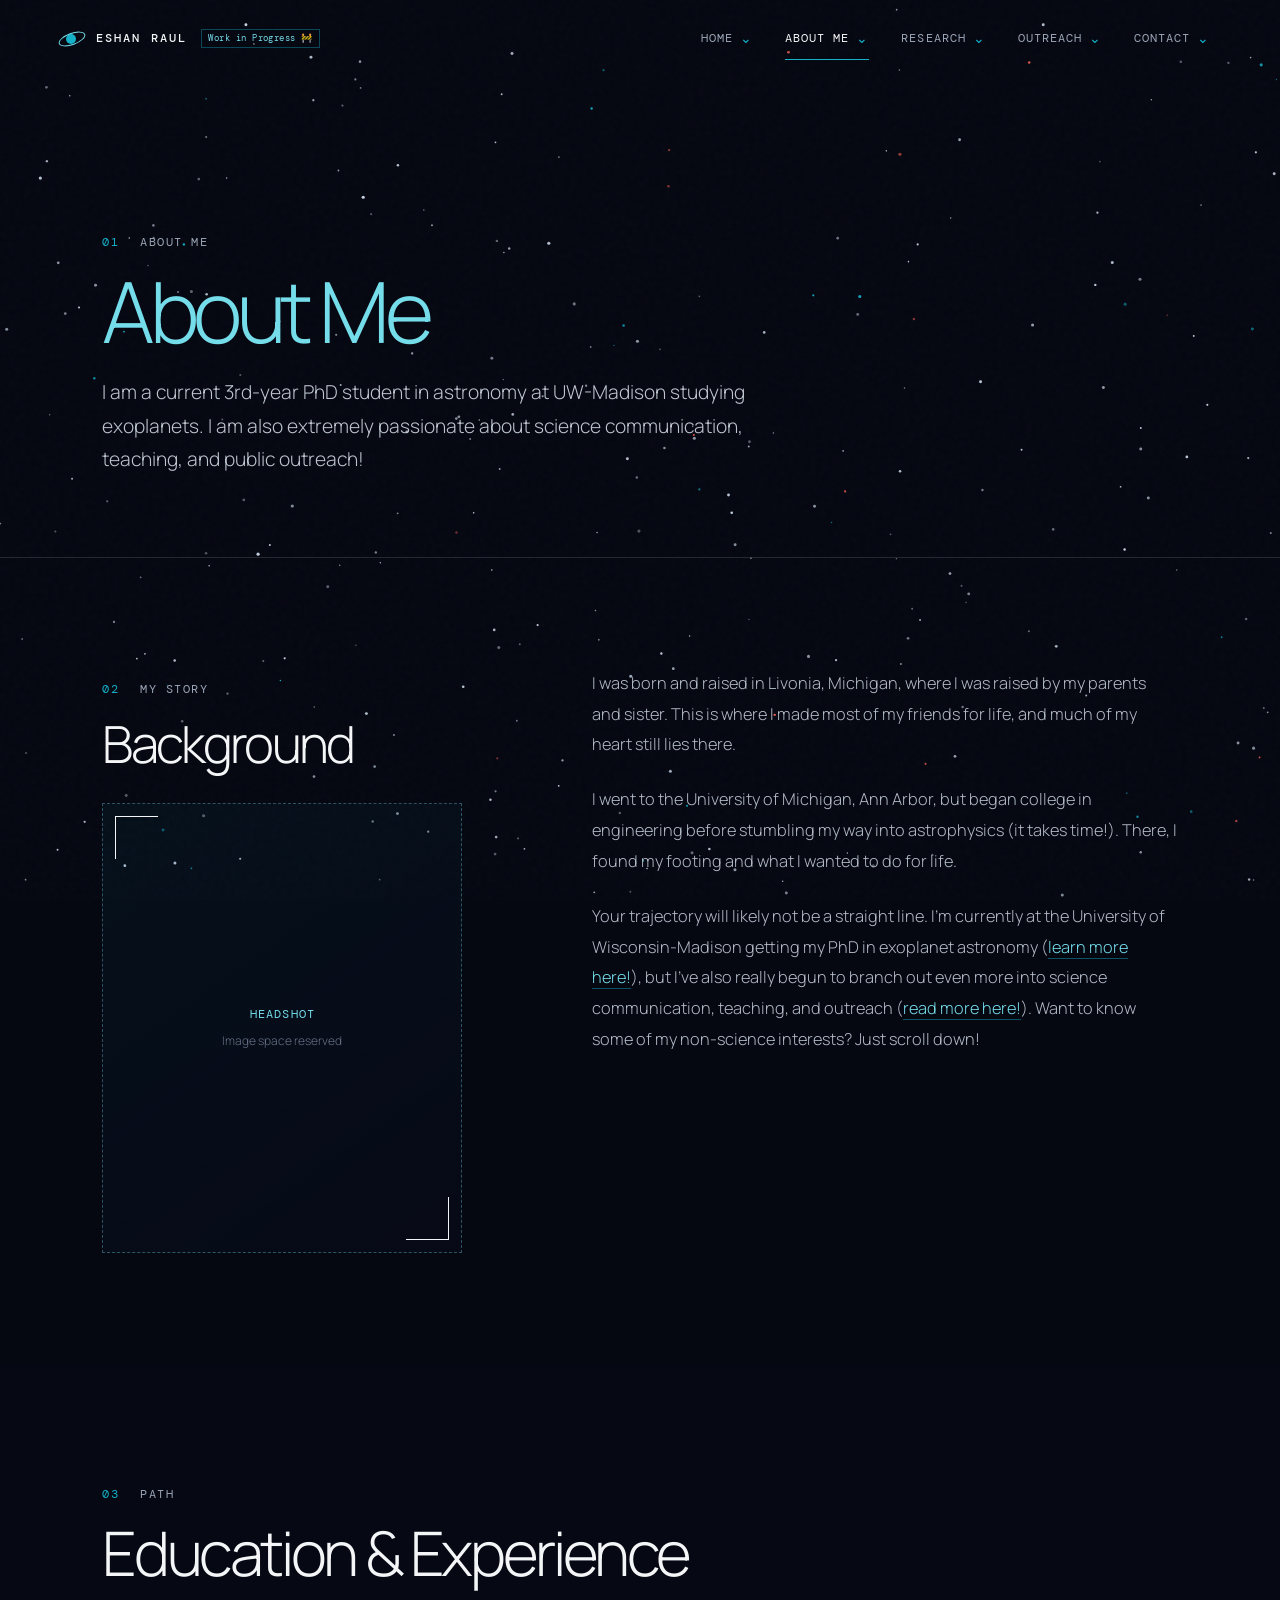
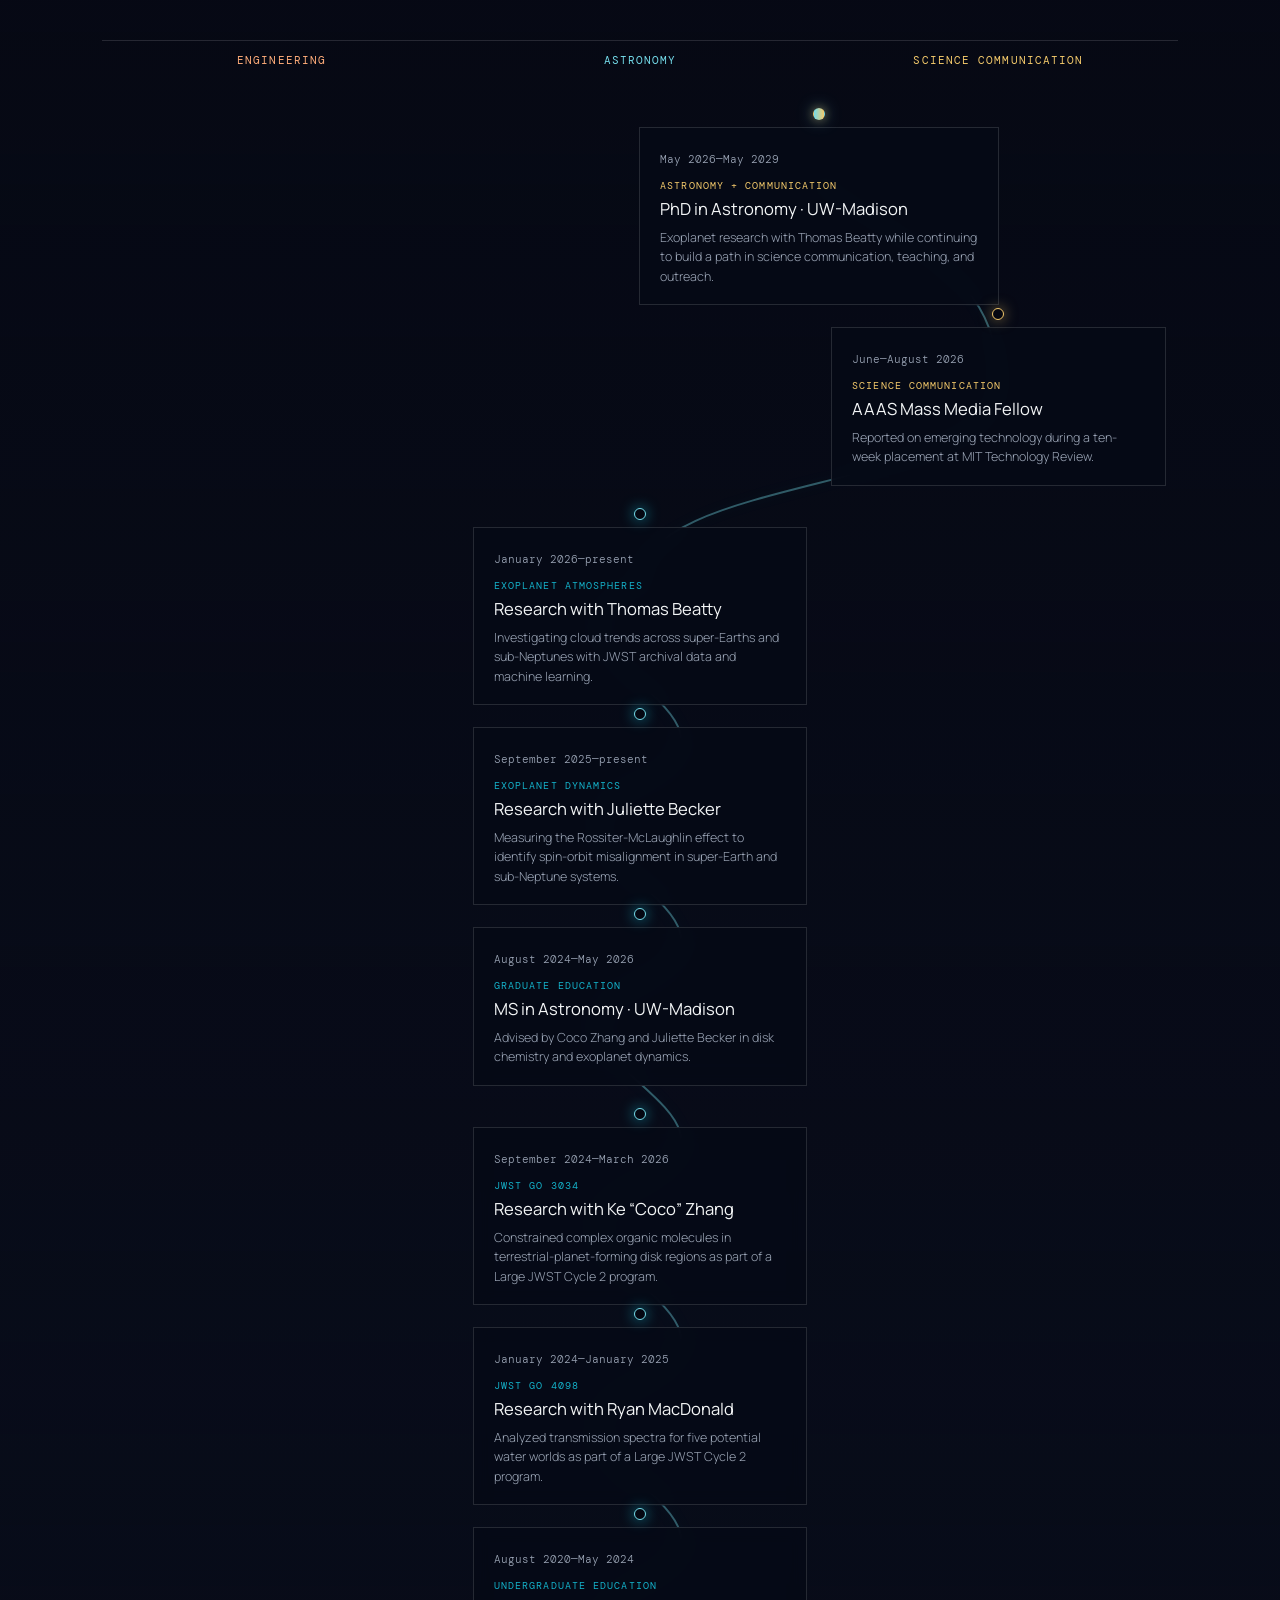
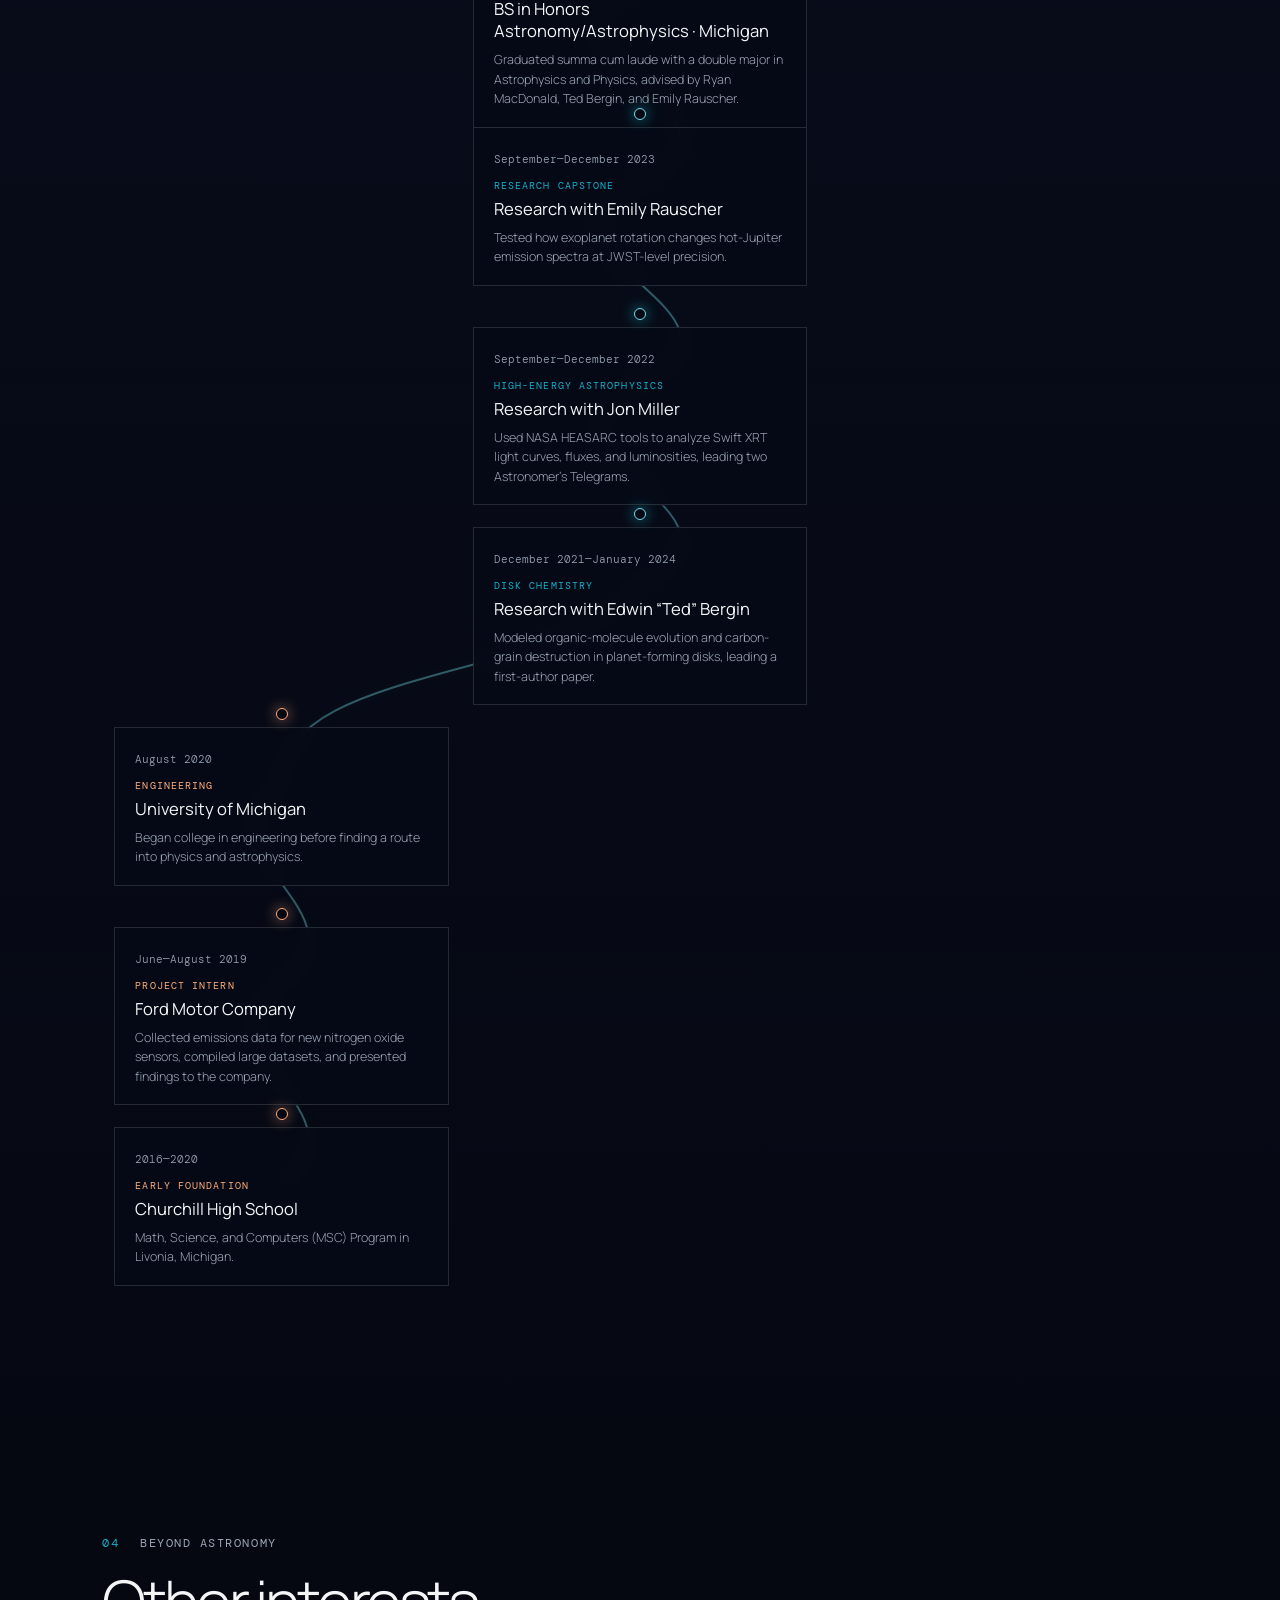
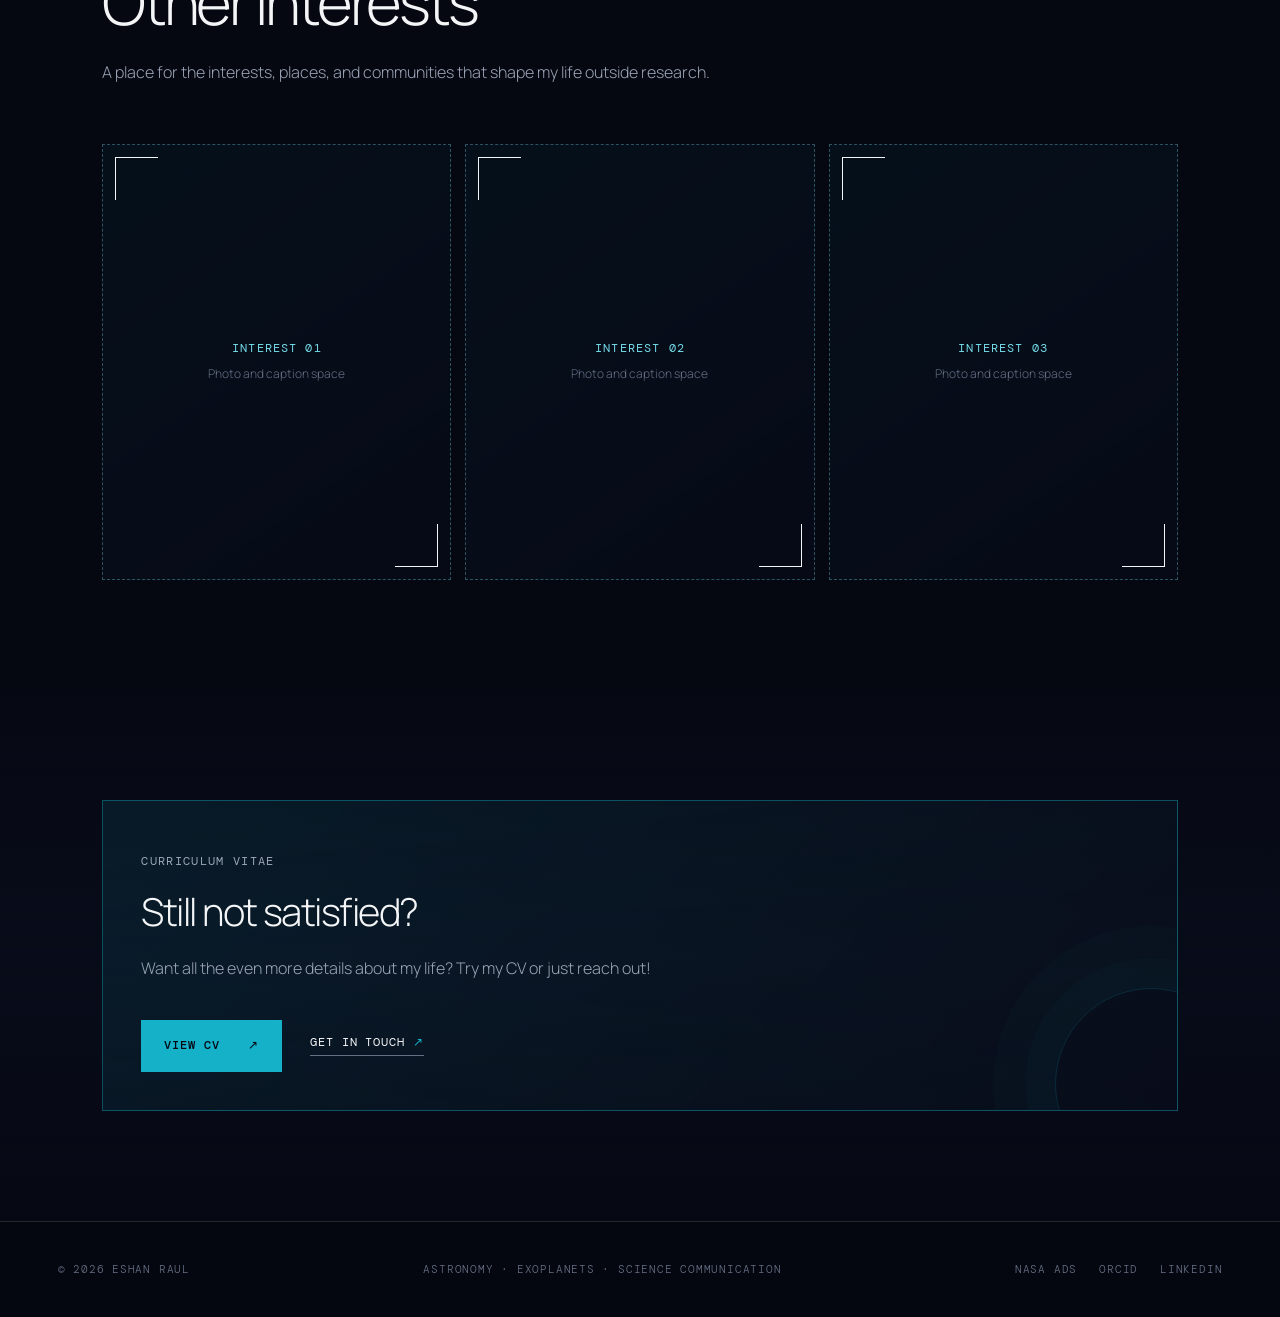
==== commit 78b369ae: "Refine research visuals and expand academic path" ====
--- a/about.html
+++ b/about.html
@@ -9,24 +9,50 @@
 </head>
 <body data-page="about"><canvas id="starfield" aria-hidden="true"></canvas><div class="noise" aria-hidden="true"></div><div data-site-header></div>
 <main id="main-content">
-  <section class="page-hero"><div class="hero-inner reveal"><p class="eyebrow"><span>01</span> About me</p><h1 class="page-title main-title">About Me</h1><p class="lede">I am an astronomy PhD candidate at UW-Madison studying exoplanets. I also work in science communication, teaching, and public outreach.</p></div></section>
+  <section class="page-hero"><div class="hero-inner reveal"><p class="eyebrow"><span>01</span> About me</p><h1 class="page-title main-title">About Me</h1><p class="lede">I am a current 3rd-year PhD student in astronomy at UW-Madison studying exoplanets. I am also extremely passionate about science communication, teaching, and public outreach!</p></div></section>
 
   <section class="page-section" id="story"><div class="section-inner split">
     <div class="split-aside reveal"><p class="eyebrow"><span>02</span> My story</p><h2 class="section-title">Background</h2><!-- Replace this placeholder with a headshot. --><figure class="media-slot portrait-slot"><div class="media-placeholder" role="img" aria-label="Reserved space for a headshot"><span>Headshot</span><small>Image space reserved</small></div></figure></div>
     <div class="prose reveal">
-      <p>I grew up in a middle-income suburb of Detroit as the child of Indian immigrants. My parents emphasized education because they wanted me to have opportunities they had not. At the same time, I learned to navigate between their culture and that of my peers—a tension that shaped how I think about belonging and representation.</p>
-      <p>I began college in engineering before finding my way to astrophysics. The route was not obvious: I had to actively seek mentors, research opportunities, and information about what an academic career could look like. At the University of Michigan, a broader community helped me reconnect with my identity and connect service with science.</p>
-      <p>That experience now informs how I approach mentorship and community. I want early-career researchers to have the information they need to make informed choices—and to see paths into science that do not require already knowing how the system works.</p>
+      <p>I was born and raised in Livonia, Michigan, where I was raised by my parents and sister. This is where I made most of my friends for life, and much of my heart still lies there. </p>
+      <p>I went to the University of Michigan, Ann Arbor, but began college in engineering before stumbling my way into astrophysics (it takes time!). There, I found my footing and what I wanted to do for life.</p>
+      <p>Your trajectory will likely not be a straight line. I'm currently at the University of Wisconsin-Madison getting my PhD in exoplanet astronomy (<a href="research.html">learn more here!</a>), but I've also really begun to branch out even more into science communication, teaching, and outreach (<a href="outreach.html">read more here!</a>). Want to know some of my non-science interests? Just scroll down!</p>
     </div>
   </div></section>
 
   <section class="page-section tint" id="education"><div class="section-inner">
-    <div class="section-heading reveal"><p class="eyebrow"><span>03</span> Education</p><h2 class="section-title">Education & appointments</h2></div>
-    <div class="timeline">
-      <article class="timeline-item reveal"><time>2026—2029</time><div class="timeline-dot"></div><div><p class="kicker">PhD in Astronomy</p><h3>University of Wisconsin-Madison</h3><p>Researching exoplanet atmospheres with Thomas Beatty.</p></div></article>
-      <article class="timeline-item reveal"><time>2024—2026</time><div class="timeline-dot"></div><div><p class="kicker">MS in Astronomy</p><h3>University of Wisconsin-Madison</h3><p>Research in protoplanetary disk chemistry and exoplanet dynamics with Coco Zhang and Juliette Becker.</p></div></article>
-      <article class="timeline-item reveal"><time>Summer 2026</time><div class="timeline-dot"></div><div><p class="kicker">AAAS Mass Media Fellow</p><h3>MIT Technology Review</h3><p>Reported on emerging technology during a ten-week science journalism placement.</p></div></article>
-      <article class="timeline-item reveal"><time>2020—2024</time><div class="timeline-dot"></div><div><p class="kicker">BS in Honors Astronomy/Astrophysics</p><h3>University of Michigan, Ann Arbor</h3><p>Graduated summa cum laude with a double major in Astrophysics and Physics.</p></div></article>
+    <div class="section-heading reveal"><p class="eyebrow"><span>03</span> Path</p><h2 class="section-title">Education & Experience</h2></div>
+    <div class="path-legend reveal" aria-label="Life path categories"><span class="engineering">Engineering</span><span class="astronomy">Astronomy</span><span class="communication">Science communication</span></div>
+    <div class="life-path">
+      <svg class="life-path-line" viewBox="0 0 900 2800" preserveAspectRatio="none" aria-hidden="true"><path d="M600 80 C680 150 750 170 750 280 C750 390 450 370 450 480 C330 550 570 610 450 680 C330 750 570 810 450 880 C330 950 570 1010 450 1080 C330 1150 570 1210 450 1280 C330 1350 570 1410 450 1480 C330 1550 570 1610 450 1680 C330 1750 570 1810 450 1880 C330 1950 570 2010 450 2080 C390 2180 150 2160 150 2280 C70 2350 230 2410 150 2480 C70 2550 230 2610 150 2680"/></svg>
+
+      <article class="life-event track-hybrid reveal" style="--row: 1"><div class="life-event-card"><time>May 2026—May 2029</time><p class="kicker">Astronomy + communication</p><h3>PhD in Astronomy · UW-Madison</h3><p>Exoplanet research with Thomas Beatty while continuing to build a path in science communication, teaching, and outreach.</p></div></article>
+
+      <article class="life-event track-communication reveal" style="--row: 2"><div class="life-event-card"><time>June—August 2026</time><p class="kicker">Science communication</p><h3>AAAS Mass Media Fellow</h3><p>Reported on emerging technology during a ten-week placement at MIT Technology Review.</p></div></article>
+
+      <article class="life-event track-astronomy reveal" style="--row: 3"><div class="life-event-card"><time>January 2026—present</time><p class="kicker">Exoplanet atmospheres</p><h3>Research with Thomas Beatty</h3><p>Investigating cloud trends across super-Earths and sub-Neptunes with JWST archival data and machine learning.</p></div></article>
+
+      <article class="life-event track-astronomy reveal" style="--row: 4"><div class="life-event-card"><time>September 2025—present</time><p class="kicker">Exoplanet dynamics</p><h3>Research with Juliette Becker</h3><p>Measuring the Rossiter-McLaughlin effect to identify spin-orbit misalignment in super-Earth and sub-Neptune systems.</p></div></article>
+
+      <article class="life-event track-astronomy reveal" style="--row: 5"><div class="life-event-card"><time>August 2024—May 2026</time><p class="kicker">Graduate education</p><h3>MS in Astronomy · UW-Madison</h3><p>Advised by Coco Zhang and Juliette Becker in disk chemistry and exoplanet dynamics.</p></div></article>
+
+      <article class="life-event track-astronomy reveal" style="--row: 6"><div class="life-event-card"><time>September 2024—March 2026</time><p class="kicker">JWST GO 3034</p><h3>Research with Ke “Coco” Zhang</h3><p>Constrained complex organic molecules in terrestrial-planet-forming disk regions as part of a Large JWST Cycle 2 program.</p></div></article>
+
+      <article class="life-event track-astronomy reveal" style="--row: 7"><div class="life-event-card"><time>January 2024—January 2025</time><p class="kicker">JWST GO 4098</p><h3>Research with Ryan MacDonald</h3><p>Analyzed transmission spectra for five potential water worlds as part of a Large JWST Cycle 2 program.</p></div></article>
+
+      <article class="life-event track-astronomy reveal" style="--row: 8"><div class="life-event-card"><time>August 2020—May 2024</time><p class="kicker">Undergraduate education</p><h3>BS in Honors Astronomy/Astrophysics · Michigan</h3><p>Graduated summa cum laude with a double major in Astrophysics and Physics, advised by Ryan MacDonald, Ted Bergin, and Emily Rauscher.</p></div></article>
+
+      <article class="life-event track-astronomy reveal" style="--row: 9"><div class="life-event-card"><time>September—December 2023</time><p class="kicker">Research capstone</p><h3>Research with Emily Rauscher</h3><p>Tested how exoplanet rotation changes hot-Jupiter emission spectra at JWST-level precision.</p></div></article>
+
+      <article class="life-event track-astronomy reveal" style="--row: 10"><div class="life-event-card"><time>September—December 2022</time><p class="kicker">High-energy astrophysics</p><h3>Research with Jon Miller</h3><p>Used NASA HEASARC tools to analyze Swift XRT light curves, fluxes, and luminosities, leading two Astronomer’s Telegrams.</p></div></article>
+
+      <article class="life-event track-astronomy reveal" style="--row: 11"><div class="life-event-card"><time>December 2021—January 2024</time><p class="kicker">Disk chemistry</p><h3>Research with Edwin “Ted” Bergin</h3><p>Modeled organic-molecule evolution and carbon-grain destruction in planet-forming disks, leading a first-author paper.</p></div></article>
+
+      <article class="life-event track-engineering reveal" style="--row: 12"><div class="life-event-card"><time>August 2020</time><p class="kicker">Engineering</p><h3>University of Michigan</h3><p>Began college in engineering before finding a route into physics and astrophysics.</p></div></article>
+
+      <article class="life-event track-engineering reveal" style="--row: 13"><div class="life-event-card"><time>June—August 2019</time><p class="kicker">Project intern</p><h3>Ford Motor Company</h3><p>Collected emissions data for new nitrogen oxide sensors, compiled large datasets, and presented findings to the company.</p></div></article>
+
+      <article class="life-event track-engineering reveal" style="--row: 14"><div class="life-event-card"><time>2016—2020</time><p class="kicker">Early foundation</p><h3>Churchill High School</h3><p>Math, Science, and Computers (MSC) Program in Livonia, Michigan.</p></div></article>
     </div>
   </div></section>
 
@@ -41,8 +67,8 @@
   </div></section>
 
   <section class="page-section tint"><div class="section-inner"><div class="callout reveal">
-    <p class="kicker">CV</p><h3>Curriculum vitae</h3>
-    <p>Education, publications, presentations, awards, service, and observing programs.</p>
+    <p class="kicker">Curriculum Vitae</p><h3>Still not satisfied?</h3>
+    <p>Want all the even more details about my life? Try my CV or just reach out!</p>
     <div class="button-row"><a class="button button-primary" href="assets/Eshan_Raul_Curriculum_Vitae.pdf" target="_blank">View CV <span>↗</span></a><a class="text-link" href="contact.html">Get in touch <span>↗</span></a></div>
   </div></div></section>
 </main><div data-site-footer></div></body></html>
--- a/styles.css
+++ b/styles.css
@@ -14,6 +14,7 @@
   --blue-light: #75dcea;
   --violet: #8e86ff;
   --orange: #ffad7a;
+  --gold: #f3c96b;
   --mono: "DM Mono", monospace;
   --sans: "Manrope", sans-serif;
   --serif: "Playfair Display", serif;
@@ -36,11 +37,11 @@
 
 .site-header { position: fixed; z-index: 20; top: 0; left: 0; right: 0; height: 78px; display: flex; align-items: center; justify-content: space-between; padding: 0 4.5vw; border-bottom: 1px solid transparent; transition: background 0.3s, border-color 0.3s; }
 .site-header.scrolled { background: rgba(5, 7, 17, 0.88); backdrop-filter: blur(20px); border-color: var(--line); }
-.brand { display: flex; align-items: center; gap: 12px; font: 500 0.76rem/1 var(--mono); letter-spacing: 0.18em; }
+.brand { min-width: 0; display: flex; align-items: center; gap: 12px; font: 500 0.76rem/1 var(--mono); letter-spacing: 0.18em; }
 .brand-mark { width: 26px; height: 26px; position: relative; flex: 0 0 auto; }
 .brand-mark::before { content: ""; position: absolute; top: 8px; left: 8px; width: 10px; height: 10px; border-radius: 50%; background: var(--blue); }
 .brand-mark::after { content: ""; position: absolute; top: 7px; left: 0; width: 26px; height: 10px; border: 1.4px solid var(--blue-light); border-radius: 50%; transform: rotate(-20deg); }
-.site-status { margin-left: 2px; padding: 4px 6px; color: var(--blue-light); border: 1px solid rgba(20, 177, 201, 0.38); font: 400 0.59rem/1 var(--mono); letter-spacing: 0.08em; }
+.site-status { margin-left: 2px; padding: 4px 6px; color: var(--blue-light); border: 1px solid rgba(20, 177, 201, 0.38); font: 400 0.56rem/1 var(--mono); letter-spacing: 0.05em; white-space: nowrap; }
 .site-nav { display: flex; align-items: stretch; gap: 8px; height: 100%; }
 .nav-group { position: relative; display: flex; align-items: center; }
 .nav-trigger { display: flex; align-items: center; gap: 7px; height: 100%; padding: 0 12px; color: var(--muted); background: transparent; border: 0; cursor: pointer; font: 400 0.72rem/1 var(--mono); letter-spacing: 0.09em; text-transform: uppercase; transition: color 0.2s; }
@@ -52,7 +53,7 @@
 .nav-group:hover .dropdown-menu, .nav-group:focus-within .dropdown-menu, .nav-group.open .dropdown-menu { visibility: visible; opacity: 1; transform: translateY(0); }
 .dropdown-menu a { display: block; padding: 12px 13px; color: var(--muted); font-size: 0.82rem; border-left: 1px solid transparent; transition: color 0.2s, background 0.2s, border-color 0.2s; }
 .dropdown-menu a:hover, .dropdown-menu a:focus { color: var(--ink); background: rgba(20, 177, 201, 0.08); border-left-color: var(--blue); }
-.menu-toggle { display: none; width: 38px; padding: 9px 3px; background: none; border: 0; cursor: pointer; }
+.menu-toggle { display: none; flex: 0 0 38px; width: 38px; padding: 9px 3px; background: none; border: 0; cursor: pointer; }
 .menu-toggle > span:not(.sr-only) { display: block; height: 1px; margin: 7px 0; background: var(--ink); }
 
 .eyebrow { margin-bottom: 0; color: var(--muted); font: 400 0.74rem/1.6 var(--mono); letter-spacing: 0.13em; text-transform: uppercase; }
@@ -91,18 +92,22 @@
 .outer .world { background: var(--violet); box-shadow: 0 0 20px rgba(142, 134, 255, 0.78); }
 .middle .world { width: 9px; height: 9px; background: #78d96a; box-shadow: 0 0 13px rgba(120, 217, 106, 0.48); }
 .inner .world { width: 7px; height: 7px; background: var(--orange); box-shadow: 0 0 16px rgba(255, 173, 122, 0.8); }
-.central-star { position: absolute; inset: 43.5%; border: 1px solid rgba(213, 250, 253, 0.72); border-radius: 50%; background-color: #14b1c9; background-image: radial-gradient(circle at 24% 24%, rgba(244, 255, 255, 0.96) 0 3%, transparent 5%), radial-gradient(circle at 68% 27%, rgba(185, 245, 250, 0.86) 0 5%, transparent 8%), radial-gradient(circle at 39% 70%, rgba(4, 83, 99, 0.48) 0 7%, transparent 11%), radial-gradient(circle at 73% 72%, rgba(219, 252, 254, 0.7) 0 4%, transparent 7%), linear-gradient(#14b1c9, #14b1c9); box-shadow: 0 0 24px 5px rgba(117, 220, 234, 0.42), 0 0 70px 18px rgba(20, 177, 201, 0.16); }
-.central-star::before { content: ""; position: absolute; inset: -15%; border: 1px solid rgba(117, 220, 234, 0.3); border-radius: 50%; box-shadow: 0 0 16px rgba(117, 220, 234, 0.24); }
-.central-star::after { content: ""; position: absolute; inset: 12%; border: 1px dotted rgba(228, 253, 255, 0.5); border-radius: 50%; transform: rotate(-24deg); opacity: 0.7; }
-.system-axis, .system-label { position: absolute; color: var(--faint); font: 300 0.66rem/1.4 var(--mono); letter-spacing: 0.08em; }
+.central-star { position: absolute; inset: 42.5%; isolation: isolate; border-radius: 50%; background: radial-gradient(circle at 50% 50%, #effeff 0 5%, #9cf2f8 17%, #32cade 46%, #0e91aa 72%, #075164 100%); box-shadow: 0 0 14px 4px rgba(229, 254, 255, 0.78), 0 0 34px 12px rgba(64, 219, 236, 0.52), 0 0 68px 22px rgba(20, 177, 201, 0.22); animation: star-pulse 2.7s ease-in-out infinite; }
+.central-star::before { content: ""; position: absolute; z-index: 1; inset: 5%; border-radius: 50%; background: radial-gradient(circle at 24% 28%, rgba(255,255,255,.94) 0 3%, transparent 5%), radial-gradient(circle at 70% 20%, rgba(212,252,255,.78) 0 5%, transparent 8%), radial-gradient(circle at 60% 67%, rgba(3,83,104,.46) 0 7%, transparent 10%), radial-gradient(circle at 26% 72%, rgba(196,249,253,.68) 0 4%, transparent 7%), repeating-conic-gradient(from 12deg, rgba(231,253,255,.18) 0 6deg, rgba(1,96,118,.13) 7deg 14deg); mix-blend-mode: screen; animation: star-surface 12s linear infinite; }
+.central-star::after { content: ""; position: absolute; z-index: -1; inset: -58%; background: linear-gradient(90deg, transparent 0 46%, rgba(189,249,253,.16) 49%, rgba(240,255,255,.92) 50%, rgba(189,249,253,.16) 51%, transparent 54%) center / 100% 1px no-repeat, linear-gradient(0deg, transparent 0 46%, rgba(189,249,253,.12) 49%, rgba(240,255,255,.8) 50%, rgba(189,249,253,.12) 51%, transparent 54%) center / 1px 100% no-repeat; filter: drop-shadow(0 0 5px rgba(193,250,255,.78)); animation: star-twinkle 2.1s ease-in-out infinite; }
+.system-axis { position: absolute; color: var(--faint); font: 300 0.66rem/1.4 var(--mono); letter-spacing: 0.08em; }
 .system-axis { left: 0; bottom: 10%; }
-.system-label { top: 15%; right: 2%; text-align: right; }
-.system-label strong { display: block; color: var(--blue-light); font-weight: 400; }
 .scroll-cue { position: absolute; bottom: 26px; left: 4.5vw; color: var(--faint); font: 300 0.66rem/1 var(--mono); letter-spacing: 0.13em; text-transform: uppercase; writing-mode: vertical-rl; transform: rotate(180deg); }
 
 .metric-strip { margin: 0 4.5vw; padding: 28px 3vw; display: grid; grid-template-columns: 1fr repeat(3, auto); align-items: center; gap: 5vw; border-block: 1px solid var(--line); background: rgba(5, 7, 17, 0.28); backdrop-filter: blur(5px); }
 .signal { display: flex; align-items: center; gap: 20px; color: var(--blue); font: 400 0.72rem/1 var(--mono); letter-spacing: 0.12em; text-transform: uppercase; }
-.signal::after { content: ""; width: min(28vw, 420px); height: 26px; background: linear-gradient(90deg, transparent, var(--blue), transparent); clip-path: polygon(0 48%,22% 48%,24% 17%,26% 82%,28% 48%,54% 48%,56% 6%,58% 95%,60% 48%,100% 48%); opacity: 0.6; }
+.signal-loader { display: inline-flex; align-items: center; gap: 5px; min-width: min(26vw, 360px); }
+.signal-loader i { position: relative; width: 24px; height: 18px; opacity: 0.9; }
+.signal-loader i::before, .signal-loader i::after { content: ""; position: absolute; top: 2px; width: 11px; height: 14px; background: var(--blue); clip-path: polygon(0 0, 100% 50%, 0 100%); filter: drop-shadow(0 0 5px rgba(20, 177, 201, 0.48)); }
+.signal-loader i::before { left: 0; }
+.signal-loader i::after { right: 0; }
+.signal-loader .is-current { animation: loader-blink 1.15s steps(2, end) infinite; }
+.signal-loader .is-queued { opacity: 0.12; }
 .metric { display: grid; grid-template-columns: auto 1fr; gap: 0 10px; align-items: baseline; }
 .metric strong { grid-row: 1 / 3; font: 300 2rem/1 var(--mono); }
 .metric span { color: var(--muted); font: 400 0.72rem/1.4 var(--mono); text-transform: uppercase; }
@@ -131,26 +136,38 @@
 .topic-card:hover, .feature-card:hover, .contact-card:hover { background: rgba(20, 177, 201, 0.06); }
 .card-index { color: var(--faint); font: 300 0.72rem/1 var(--mono); }
 .science-mark { height: 150px; position: relative; display: grid; place-items: center; }
-.science-mark.atmosphere span { position: relative; z-index: 2; width: 72px; height: 72px; overflow: hidden; border: 1px solid rgba(181, 241, 250, 0.8); border-radius: 50%; background: radial-gradient(circle at 28% 24%, rgba(229, 253, 255, 0.88) 0, rgba(111, 221, 235, 0.42) 16%, transparent 34%), radial-gradient(ellipse at 72% 76%, rgba(2, 23, 36, 0.82) 0, transparent 52%), linear-gradient(148deg, #062436 0%, #0b6688 30%, #20b4cf 56%, #0b6c8c 73%, #041824 100%); box-shadow: 0 0 0 7px rgba(20, 177, 201, 0.1), 0 0 0 14px rgba(20, 177, 201, 0.04), 0 0 34px rgba(20, 177, 201, 0.5); }
-.science-mark.atmosphere span::after { content: ""; position: absolute; inset: 13px -14px 8px; border-radius: 50%; background: radial-gradient(ellipse at center, transparent 40%, rgba(219, 250, 253, 0.42) 51%, rgba(20, 177, 201, 0.14) 58%, transparent 68%); filter: blur(2px); transform: rotate(-12deg); }
+.science-mark.atmosphere span { position: relative; z-index: 2; width: 72px; height: 72px; overflow: hidden; border: 1px solid rgba(181, 241, 250, 0.8); border-radius: 50%; background: linear-gradient(180deg, #07384f 0%, #0b6683 17%, #159bb5 34%, #75dbe6 50%, #1c9ab4 64%, #0b6686 81%, #062f46 100%); box-shadow: 0 0 0 7px rgba(20, 177, 201, 0.09), 0 0 0 14px rgba(20, 177, 201, 0.035), 0 0 28px rgba(20, 177, 201, 0.45); }
+.science-mark.atmosphere span::after { content: ""; position: absolute; inset: 0; border-radius: 50%; background: linear-gradient(180deg, transparent 0 18%, rgba(160, 236, 245, 0.22) 28%, transparent 41%, rgba(2, 61, 83, 0.2) 55%, rgba(195, 244, 249, 0.18) 69%, transparent 84%); filter: blur(2px); }
 .science-mark.atmosphere::before { content: ""; position: absolute; z-index: 1; width: 94px; height: 94px; border: 1px solid var(--blue-light); border-left-color: transparent; border-radius: 50%; transform: rotate(28deg); opacity: 0.68; }
 .science-mark.atmosphere::after { content: ""; position: absolute; z-index: 0; width: 150px; height: 1px; background: linear-gradient(90deg, transparent, var(--blue-light), transparent); }
-.science-mark.dynamics span { position: relative; width: 120px; height: 58px; border: 1px solid var(--blue); border-radius: 50%; transform: rotate(-18deg); }
-.science-mark.dynamics span::before { content: ""; position: absolute; top: 50%; left: -13px; width: 144px; border-top: 1px dashed rgba(255, 118, 95, 0.68); transform: rotate(18deg); transform-origin: center; }
-.science-mark.dynamics span::after { content: ""; position: absolute; top: 13px; left: 47px; width: 24px; height: 24px; border-top: 1px dashed rgba(117, 220, 234, 0.78); border-right: 1px dashed rgba(117, 220, 234, 0.78); border-radius: 0 100% 0 0; transform: rotate(10deg); }
-.science-mark.dynamics::before { content: ""; position: absolute; width: 11px; height: 11px; border-radius: 50%; background: var(--blue-light); box-shadow: 0 0 18px rgba(20, 177, 201, 0.9); transform: translate(52px, -22px); }
-.science-mark.dynamics::after { content: ""; position: absolute; width: 22px; height: 22px; border-radius: 50%; background: #ff6e55; box-shadow: 0 0 9px 2px rgba(255, 226, 199, 0.72), 0 0 28px 8px rgba(255, 78, 62, 0.5), 0 0 58px rgba(255, 78, 62, 0.35); }
-.science-mark.disk span { width: 125px; height: 125px; border-radius: 50%; background: radial-gradient(ellipse at center, transparent 0 8%, rgba(255, 196, 138, 0.94) 9% 11%, transparent 12% 19%, rgba(240, 94, 48, 0.9) 20% 26%, transparent 27% 35%, rgba(197, 45, 39, 0.9) 36% 39%, transparent 40% 49%, rgba(239, 79, 43, 0.8) 50% 58%, transparent 59% 67%, rgba(169, 37, 38, 0.74) 68% 72%, transparent 73% 100%); transform: rotate(-14deg) scaleY(0.42); box-shadow: 0 0 30px rgba(205, 53, 39, 0.3); }
-.science-mark.disk::after { content: ""; position: absolute; width: 9px; height: 9px; border-radius: 50%; background: #ffe2bd; box-shadow: 0 0 18px 6px rgba(239, 79, 43, 0.76); }
+.science-mark.atmosphere-b span { background: linear-gradient(150deg, #062f46 0%, #0d6c88 22%, #19a8c1 40%, #7be1e9 53%, #1388a5 70%, #052c43 100%); transform: rotate(-7deg); }
+.science-mark.atmosphere-b::before { transform: rotate(-18deg); }
+.science-mark.atmosphere-c span { width: 78px; height: 78px; background: linear-gradient(165deg, #063247 0%, #0b7290 25%, #35bdd0 43%, #8ce5eb 52%, #1289a5 69%, #052d43 100%); transform: rotate(6deg); }
+.science-mark.atmosphere-c::after { width: 165px; transform: rotate(-9deg); }
+.science-mark.dynamics .dynamics-orbit { position: absolute; z-index: 1; width: 124px; height: 60px; border: 1px solid var(--blue); border-radius: 50%; transform: rotate(-18deg); box-shadow: 0 0 12px rgba(20, 177, 201, 0.12); }
+.science-mark.dynamics .dynamics-star { position: absolute; z-index: 3; width: 22px; height: 22px; border-radius: 50%; background: #ff6e55; box-shadow: 0 0 8px 2px rgba(255, 226, 199, 0.8), 0 0 26px 8px rgba(255, 78, 62, 0.58), 0 0 50px rgba(255, 78, 62, 0.34); }
+.science-mark.dynamics .dynamics-star::after { content: ""; position: absolute; top: -16px; left: 10px; height: 54px; border-left: 1px dotted rgba(255, 160, 137, 0.5); transform: rotate(4deg); }
+.science-mark.dynamics .dynamics-equator { position: absolute; z-index: 5; width: 58px; border-top: 1px dashed rgba(255, 242, 226, 0.9); transform: rotate(3deg); }
+.science-mark.dynamics .dynamics-angle { position: absolute; z-index: 6; top: calc(50% - 22px); left: calc(50% + 7px); width: 29px; height: 20px; border-top: 1px solid var(--gold); border-right: 1px solid var(--gold); border-radius: 0 100% 0 0; transform: rotate(-7deg); }
+.science-mark.dynamics .dynamics-angle::after { content: "λ"; position: absolute; top: -14px; right: -11px; color: var(--gold); font: 400 0.58rem/1 var(--mono); }
+.science-mark.dynamics .dynamics-planet { position: absolute; z-index: 7; width: 11px; height: 11px; border-radius: 50%; background: var(--blue-light); box-shadow: 0 0 18px rgba(20, 177, 201, 0.9); transform: translate(53px, -22px); }
+.science-mark.disk span { width: 125px; height: 125px; border-radius: 50%; background: radial-gradient(ellipse at center, transparent 0 16%, #ffd1a4 17% 19%, #ff8d62 20% 21%, transparent 22% 28%, #ff8a5d 29% 34%, #ef503f 35% 39%, transparent 40% 48%, #d63e38 49% 52%, #ff6848 53% 58%, transparent 59% 67%, #b72e35 68% 71%, #ef523f 72% 75%, transparent 76% 100%); transform: rotate(-14deg) scaleY(0.42); filter: saturate(1.34) brightness(1.22) drop-shadow(0 0 5px rgba(255, 84, 54, 0.7)); box-shadow: 0 0 34px rgba(236, 64, 43, 0.46); }
+.science-mark.disk::after { content: ""; position: absolute; width: 8px; height: 8px; border-radius: 50%; background: #fff0d9; box-shadow: 0 0 12px 4px rgba(255, 193, 128, 0.95), 0 0 24px 7px rgba(239, 79, 43, 0.72); }
 .topic-card h2, .topic-card h3, .feature-card h3, .value-card h3, .contact-card h2 { margin: 14px 0 16px; font-size: 1.55rem; font-weight: 400; line-height: 1.25; letter-spacing: -0.025em; }
 .topic-card p, .feature-card p, .value-card p, .contact-card p { color: var(--muted); line-height: 1.75; }
 .topic-card .text-link { margin-top: 16px; }
+.card-index.primary-focus { color: var(--gold); }
+.feature-card { display: block; }
+.feature-card .text-link { margin-top: 20px; }
 
 .mode-panel { display: flex; flex-direction: column; align-items: flex-end; gap: 10px; }
+.mode-panel > strong { color: var(--ink); font-size: 0.86rem; font-weight: 600; }
 .mode-panel > span { color: var(--faint); font: 400 0.68rem/1 var(--mono); letter-spacing: 0.1em; text-transform: uppercase; }
 .mode-toggle { display: inline-flex; padding: 4px; border: 1px solid var(--line); background: rgba(5, 7, 17, 0.74); }
 .mode-toggle button { min-height: 40px; padding: 0 15px; color: var(--muted); background: transparent; border: 0; cursor: pointer; font: 400 0.72rem/1 var(--mono); text-transform: uppercase; letter-spacing: 0.06em; }
 .mode-toggle button.active { color: var(--bg); background: var(--blue-light); }
+.research-prompt { margin-bottom: 48px; }
+.research-prompt h3 { font-size: clamp(1.65rem, 2.5vw, 2.35rem); }
 [data-mode-copy="scientific"] { display: none; }
 html[data-research-mode="scientific"] [data-mode-copy="simple"] { display: none; }
 html[data-research-mode="scientific"] [data-mode-copy="scientific"] { display: block; }
@@ -176,6 +193,34 @@
 .timeline-item .kicker { margin-bottom: 7px; font-size: 0.68rem; }
 .timeline-item h3 { margin: 0 0 7px; font-size: 1.4rem; font-weight: 400; }
 .timeline-item p { color: var(--muted); line-height: 1.6; }
+.outreach-timeline::before { top: -68px; background: linear-gradient(to bottom, transparent 0, rgba(20, 177, 201, 0.08) 28px, var(--line) 64px, var(--line) 100%); }
+
+.path-legend { display: grid; grid-template-columns: repeat(3, minmax(0, 1fr)); margin: 10px 0 34px; font: 400 0.68rem/1.4 var(--mono); letter-spacing: 0.1em; text-align: center; text-transform: uppercase; }
+.path-legend span { position: relative; padding-top: 12px; color: var(--faint); border-top: 1px solid var(--line); }
+.path-legend .engineering { color: var(--orange); }
+.path-legend .astronomy { color: var(--blue-light); }
+.path-legend .communication { color: var(--gold); }
+.life-path { position: relative; display: grid; grid-template-columns: repeat(3, minmax(0, 1fr)); grid-template-rows: repeat(14, 200px); }
+.life-path-line { position: absolute; z-index: 0; inset: 0; width: 100%; height: 100%; overflow: visible; }
+.life-path-line path { fill: none; stroke: rgba(117, 220, 234, 0.38); stroke-width: 2; vector-effect: non-scaling-stroke; filter: drop-shadow(0 0 6px rgba(20, 177, 201, 0.22)); }
+.life-event { position: relative; z-index: 1; grid-row: var(--row); align-self: start; padding: 0 12px; }
+.life-event.track-engineering { grid-column: 1; }
+.life-event.track-astronomy { grid-column: 2; }
+.life-event.track-communication { grid-column: 3; }
+.life-event.track-hybrid { grid-column: 2 / span 2; }
+.life-event::before { content: ""; position: absolute; z-index: 3; top: 5px; left: 50%; width: 10px; height: 10px; border: 1px solid var(--blue-light); border-radius: 50%; background: var(--bg); box-shadow: 0 0 14px rgba(20, 177, 201, 0.72); transform: translateX(-50%); }
+.track-engineering::before { border-color: var(--orange); box-shadow: 0 0 14px rgba(255, 173, 122, 0.62); }
+.track-communication::before { border-color: var(--gold); box-shadow: 0 0 14px rgba(243, 201, 107, 0.58); }
+.track-hybrid::before { border-color: transparent; background: linear-gradient(90deg, var(--blue-light), var(--gold)); box-shadow: 0 0 17px rgba(117, 220, 234, 0.48), 0 0 10px rgba(243, 201, 107, 0.46); }
+.life-event-card { min-height: 154px; margin-top: 24px; padding: 18px 20px; border: 1px solid var(--line); background: rgba(6, 10, 22, 0.92); backdrop-filter: blur(8px); }
+.track-hybrid .life-event-card { width: min(360px, 92%); margin-inline: auto; }
+.life-event time { color: var(--muted); font: 300 0.68rem/1.4 var(--mono); }
+.life-event .kicker { margin: 11px 0 4px; font-size: 0.62rem; }
+.track-engineering .kicker { color: var(--orange); }
+.track-communication .kicker { color: var(--gold); }
+.track-hybrid .kicker { color: var(--gold); }
+.life-event h3 { margin: 0 0 8px; font-size: 1.04rem; font-weight: 400; line-height: 1.35; }
+.life-event p:last-child { margin: 0; color: var(--muted); font-size: 0.78rem; line-height: 1.56; }
 
 .publication-list { border-top: 1px solid var(--line); }
 .publication { display: grid; grid-template-columns: 130px 1fr 32px; gap: 28px; align-items: center; padding: 28px 14px; border-bottom: 1px solid var(--line); transition: padding 0.25s, background 0.25s; }
@@ -239,12 +284,16 @@
 .reveal { opacity: 0; transform: translateY(24px); transition: opacity 0.75s ease, transform 0.75s cubic-bezier(0.2, 0.8, 0.2, 1); }
 .reveal.visible { opacity: 1; transform: translateY(0); }
 @keyframes orbit-rotation { to { transform: rotate(360deg); } }
+@keyframes star-pulse { 0%, 100% { transform: scale(0.96); filter: brightness(0.95); } 50% { transform: scale(1.04); filter: brightness(1.2); } }
+@keyframes star-surface { to { transform: rotate(360deg); } }
+@keyframes star-twinkle { 0%, 100% { opacity: 0.42; transform: scale(0.86) rotate(0); } 50% { opacity: 1; transform: scale(1.08) rotate(8deg); } }
+@keyframes loader-blink { 0%, 42% { opacity: 0.22; } 43%, 100% { opacity: 1; } }
 
 @media (max-width: 1080px) {
   .home-hero { grid-template-columns: 1fr 0.75fr; }
   .metric-strip { grid-template-columns: repeat(3, 1fr); }
   .signal { grid-column: 1 / -1; }
-  .signal::after { width: 60vw; }
+  .signal-loader { min-width: 60vw; }
   .topic-grid, .feature-grid, .value-grid { grid-template-columns: 1fr; }
   .interest-grid { grid-template-columns: repeat(2, minmax(0, 1fr)); }
   .topic-card, .feature-card, .value-card { min-height: 0; border-right: 0; border-bottom: 1px solid var(--line); }
@@ -287,7 +336,8 @@
   .system-axis { bottom: 3%; }
   .metric-strip { margin: 0 6vw; grid-template-columns: 1fr 1fr; gap: 28px 18px; }
   .metric:last-child { grid-column: 1 / -1; }
-  .signal::after { flex: 1; }
+  .signal-loader { min-width: 0; flex: 1; gap: 3px; }
+  .signal-loader i { width: 19px; }
   .page-hero { min-height: 58vh; padding: 130px 6vw 60px; }
   .page-section { padding: 82px 6vw; }
   .section-heading { margin-bottom: 42px; }
@@ -318,5 +368,13 @@
   .research-media-grid .media-slot:first-child, .research-media-grid .media-slot:last-child, .outreach-media-grid .media-slot, .section-photo-grid .media-slot, .section-photo-grid .media-slot.wide { aspect-ratio: 16 / 10; }
   .interest-photo { aspect-ratio: 4 / 3; }
   .subsection-divider { margin-top: 64px; }
-  .site-status { font-size: 0.54rem; }
-}
+  .path-legend { gap: 8px; font-size: 0.58rem; }
+  .life-path { display: grid; grid-template-columns: 1fr; grid-template-rows: none; gap: 28px; padding-left: 30px; }
+  .life-path::before { content: ""; position: absolute; top: 0; bottom: 0; left: 5px; width: 1px; background: linear-gradient(to bottom, var(--gold), var(--blue), var(--orange)); opacity: 0.45; }
+  .life-path-line { display: none; }
+  .life-event, .life-event.track-engineering, .life-event.track-astronomy, .life-event.track-communication, .life-event.track-hybrid { grid-column: 1; grid-row: auto !important; padding: 0; }
+  .life-event::before { top: 18px; left: -25px; }
+  .life-event-card, .track-hybrid .life-event-card { width: 100%; min-height: 0; margin: 0; }
+  .brand { gap: 8px; letter-spacing: 0.12em; }
+  .site-status { padding: 3px 4px; font-size: 0.48rem; }
+}
